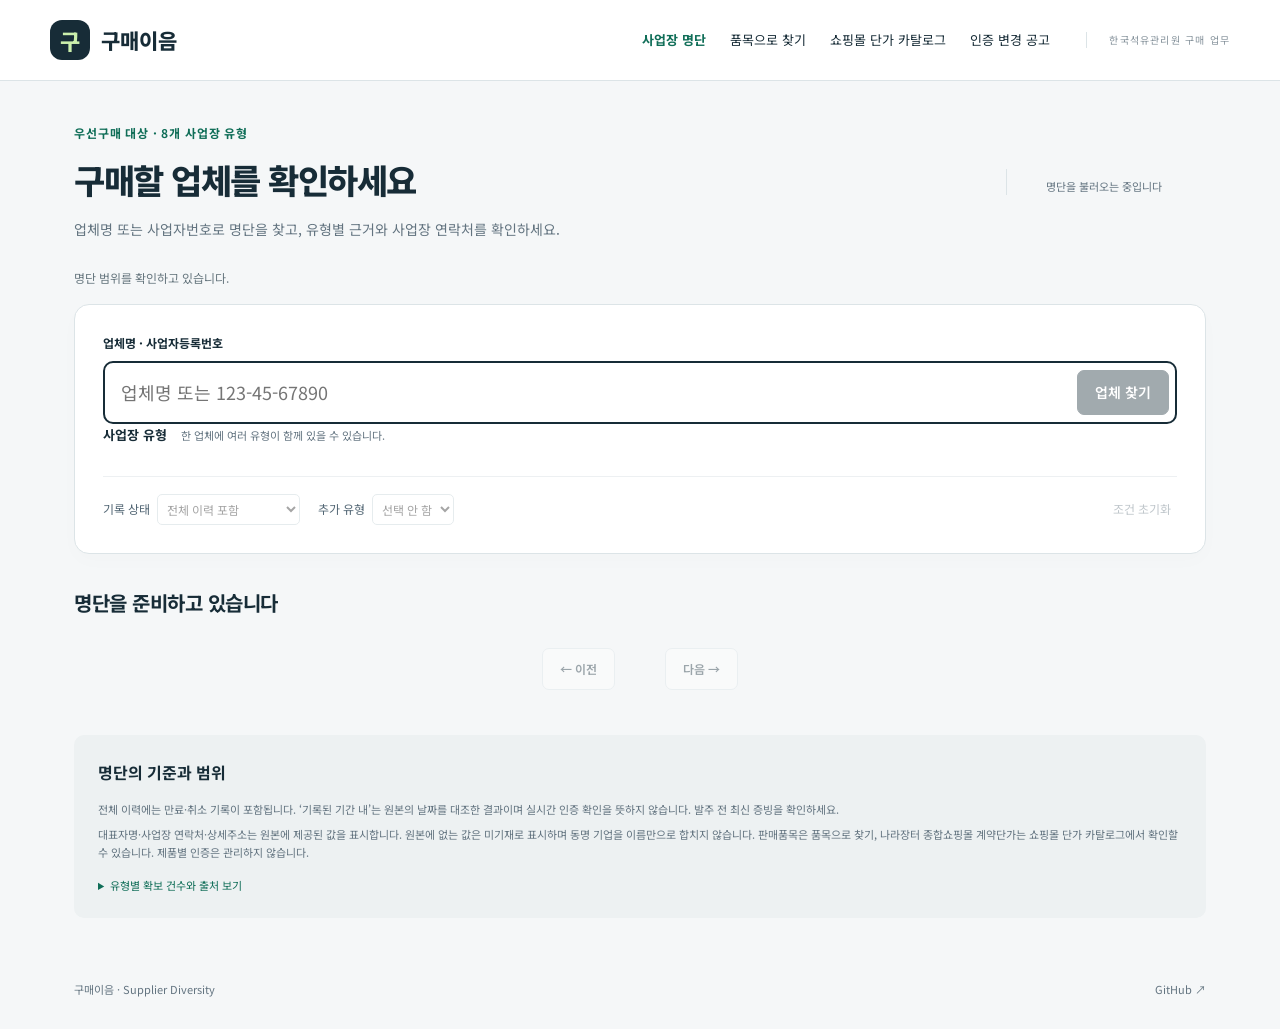
==== site/index.html @ debee223 "merge: supplier_diversity + supplier_diversity_2 → supplierdiversity 두 저장소(공통 조상 dd74eed)를 이력 보존 병합." ====
<!doctype html><html lang="ko"><head><meta charset="utf-8"><meta name="viewport" content="width=device-width,initial-scale=1"><title>구매이음 · 우선구매 사업장 명단</title><link rel="stylesheet" href="./directory.css"><link rel="stylesheet" href="./registry.css"><script src="./registry.js" defer></script></head><body>
<header class="topbar"><a class="brand" href="./"><span class="brand-mark">구</span>구매이음</a><nav><a href="./" aria-current="page">사업장 명단</a><a href="./offers.html">품목으로 찾기</a><a href="./catalog.html">쇼핑몰 단가 카탈로그</a><a href="./cancellations.html">인증 변경 공고</a></nav><span class="version">한국석유관리원 구매 업무</span></header><main>
<section class="intro"><div><p class="eyebrow">우선구매 대상 · 8개 사업장 유형</p><h1>구매할 업체를 확인하세요</h1><p>업체명 또는 사업자번호로 명단을 찾고, 유형별 근거와 사업장 연락처를 확인하세요.</p></div><aside><small id="source-status">명단을 불러오는 중입니다</small></aside></section>
<div id="coverage-note" class="coverage-note" role="status">명단 범위를 확인하고 있습니다.</div><section id="search-section" class="search-panel"><form id="search-form"><label for="search">업체명 · 사업자등록번호</label><div class="search-row"><input id="search" type="search" placeholder="업체명 또는 123-45-67890" autocomplete="off" disabled><button id="search-button" class="primary" disabled>업체 찾기</button></div></form><div class="priority-heading"><strong>사업장 유형</strong><span>한 업체에 여러 유형이 함께 있을 수 있습니다.</span></div><div id="type-tabs" class="type-tabs" role="group" aria-label="사업장 유형"></div><div class="filters"><label>기록 상태 <select id="status" disabled><option value="all">전체 이력 포함</option><option value="period">기록된 기간 내</option><option value="unknown">기간 정보 부족</option><option value="expired">만료·시작 전·확인 필요</option><option value="cancelled">취소·반납 기록</option></select></label><label>추가 유형 <select id="extra" disabled><option value="-1">선택 안 함</option></select></label><button id="reset" class="text-button" disabled>조건 초기화</button></div></section>
<div class="results-toolbar"><div><h2 id="result-title">명단을 준비하고 있습니다</h2><p id="result-context" aria-live="polite"></p></div></div><section id="results" aria-label="사업장 검색 결과"></section><div class="pagination"><button id="prev" class="secondary" disabled>← 이전</button><span id="page-label"></span><button id="next" class="secondary" disabled>다음 →</button></div><section class="method"><h2>명단의 기준과 범위</h2><p>전체 이력에는 만료·취소 기록이 포함됩니다. ‘기록된 기간 내’는 원본의 날짜를 대조한 결과이며 실시간 인증 확인을 뜻하지 않습니다. 발주 전 최신 증빙을 확인하세요.</p><p>대표자명·사업장 연락처·상세주소는 원본에 제공된 값을 표시합니다. 원본에 없는 값은 미기재로 표시하며 동명 기업을 이름만으로 합치지 않습니다. 판매품목은 <a href="./offers.html">품목으로 찾기</a>, 나라장터 종합쇼핑몰 계약단가는 <a href="./catalog.html">쇼핑몰 단가 카탈로그</a>에서 확인할 수 있습니다. 제품별 인증은 관리하지 않습니다.</p><details><summary>유형별 확보 건수와 출처 보기</summary><div id="source-details"></div></details></section></main><footer><span>구매이음 · Supplier Diversity</span><a href="https://github.com/joongyu01/supplierdiversity" target="_blank" rel="noopener">GitHub ↗</a></footer><dialog id="supplier-dialog"><button id="close-dialog" class="dialog-close" aria-label="상세 닫기">×</button><div id="supplier-detail"></div></dialog></body></html>
---- site/directory.css ----
@import url('https://fonts.googleapis.com/css2?family=Noto+Sans+KR:wght@400;500;600;700;800&display=swap');
:root{font-family:'Noto Sans KR',system-ui,sans-serif;color:#172c37;background:#f5f7f8;font-synthesis:none;--ink:#172c37;--muted:#637480;--line:#dce4e7;--green:#106e58}*{box-sizing:border-box}body{margin:0;font-size:14px;line-height:1.65}button,input,select{font:inherit}button,a{touch-action:manipulation}button{cursor:pointer}button:disabled{opacity:.4;cursor:default}a{color:inherit;text-decoration:none}button,input,select,a{outline-offset:4px}a:hover{text-decoration:underline}h1,h2,h3,p{margin:0}.topbar{background:#fff;border-bottom:1px solid var(--line);padding:20px max(24px,calc((100vw - 1180px)/2));display:flex;align-items:center;gap:36px}.brand{display:flex;align-items:center;gap:11px;font-size:21px;font-weight:800;white-space:nowrap}.brand-mark{background:var(--ink);color:#cbefac;border-radius:12px;width:40px;height:40px;display:grid;place-items:center;font-size:22px}.brand small{display:block;font-size:10px;letter-spacing:.07em;color:var(--muted);font-weight:500}.topbar nav{display:flex;gap:24px;margin-left:auto;font-size:13px}.topbar nav span{background:#eaf3ee;color:var(--green);padding:2px 7px;border-radius:6px}.version{font-size:10px;letter-spacing:.12em;color:#84919a;border-left:1px solid var(--line);padding-left:22px}main{max-width:1180px;margin:auto;padding:42px 24px}.intro{display:flex;justify-content:space-between;align-items:center;margin-bottom:27px;gap:24px}.eyebrow{color:var(--green);font-size:12px;font-weight:700;letter-spacing:.07em;margin-bottom:9px}h1{font-size:34px;letter-spacing:-1.5px;font-weight:800}.intro p:not(.eyebrow){color:var(--muted);margin-top:10px}.intro aside{font-size:12px;border-left:1px solid var(--line);padding-left:26px;min-width:200px}.intro aside small{display:block;color:var(--muted);margin:8px 0 0 13px;font-size:11px}.live-dot{display:inline-block;background:#52a077;width:6px;height:6px;border-radius:50%;margin-right:7px}.search-panel{background:white;border:1px solid var(--line);border-radius:15px;padding:28px;box-shadow:0 7px 20px #162b3304}.search-panel form>label{font-size:12px;font-weight:700;display:block;margin-bottom:8px}.search-row{display:flex;border:2px solid var(--ink);border-radius:10px;align-items:center;padding:5px 6px 5px 16px;gap:12px}.search-row>span{font-size:28px}.search-row input{flex:1;min-width:0;border:0;background:none;outline:none;font-size:18px;padding:10px 0}.primary,.secondary{border-radius:7px;font-weight:600;padding:10px 17px;border:1px solid var(--line);background:#fff;color:var(--ink)}.primary{background:var(--ink);color:white;border-color:var(--ink);white-space:nowrap}.primary:hover{background:#285044}.secondary:hover{border-color:var(--green)}.examples{display:flex;flex-wrap:wrap;gap:7px;align-items:center;margin:12px 0 25px;font-size:11px}.examples>span{color:var(--muted);margin-right:3px}.examples button{border:0;background:#f3f5f6;color:#4d626d;padding:4px 10px;border-radius:5px}.examples button:hover{background:#e2ede5}.priority-heading{display:flex;gap:14px;align-items:center;margin-bottom:11px}.priority-heading strong{font-size:13px}.priority-heading span{font-size:11px;color:var(--muted)}.type-tabs{display:grid;grid-template-columns:repeat(5,1fr);gap:9px}.type-tab{border:1px solid var(--line);padding:12px 9px;text-align:left;border-radius:8px;background:white;display:flex;flex-direction:column;gap:6px;font-weight:600;font-size:12px}.type-tab span{font-size:21px;font-weight:700;color:#87979c}.type-tab.active{background:#edf6ef;border-color:#3b8063;color:#125e49}.type-tab.active span{color:#125e49}.filters{display:flex;align-items:center;gap:18px;margin-top:19px;padding-top:17px;border-top:1px solid #edf0f2;font-size:12px}.filters label{display:flex;align-items:center;gap:7px;color:#526674}.filters select{border:1px solid var(--line);border-radius:5px;padding:5px;max-width:165px;background:white}.check input{accent-color:var(--green)}.text-button{border:0;background:none;color:var(--muted);font-size:12px;margin-left:auto}.results-toolbar{display:flex;justify-content:space-between;align-items:center;margin:32px 0 10px}.results-toolbar h2{font-size:20px;letter-spacing:-.5px}.results-toolbar p{font-size:12px;color:var(--muted);margin-top:5px}.coverage-note{font-size:12px;color:#66767e;margin:0 0 16px;max-width:900px}.supplier-card{background:#fff;border:1px solid var(--line);border-radius:10px;padding:22px 24px;margin-bottom:10px;display:grid;grid-template-columns:1fr 180px;gap:20px}.supplier-top{display:flex;align-items:center;gap:10px;flex-wrap:wrap}.supplier-name{font-size:18px;font-weight:700;letter-spacing:-.5px;background:none;border:0;padding:0;text-align:left;color:var(--ink)}.supplier-name:hover{color:var(--green);text-decoration:underline}.region-tag{font-size:11px;color:#73858e}.badges{display:flex;gap:5px;flex-wrap:wrap;margin:9px 0}.badge{font-size:10px;padding:3px 7px;border-radius:4px;background:#eef3f5;color:#365968;font-weight:600}.badge.social{background:#e8f4ed;color:#246349}.badge.severe{background:#edf0fc;color:#4e5d98}.badge.women{background:#fff1e7;color:#8b5a37}.badge.warn{background:#fff1cc;color:#825d16}.description{color:#4a5d68;font-size:13px;line-height:1.85;display:-webkit-box;-webkit-line-clamp:2;-webkit-box-orient:vertical;overflow:hidden}.description mark{background:#ebf7d4;color:inherit;padding:1px 2px}.match-label{font-size:11px;color:var(--green);margin-bottom:3px}.supplier-actions{display:flex;flex-direction:column;gap:9px;justify-content:center;align-items:stretch;border-left:1px solid #edf0f2;padding-left:20px}.supplier-actions small{font-size:10px;text-align:center;color:var(--muted)}.supplier-actions .primary{background:#edf4ef;border-color:#dce9df;color:#21694f}.pagination{display:flex;justify-content:center;gap:25px;align-items:center;margin:24px 0 45px;font-size:12px}.empty{background:white;border:1px dashed #c5d3d8;border-radius:12px;text-align:center;padding:42px 20px;color:var(--muted)}.empty h3{color:var(--ink);font-size:18px;margin-bottom:8px}.empty button{margin-top:15px}.review-section{border-top:1px solid var(--line);padding-top:28px}.section-heading{display:flex;justify-content:space-between;align-items:center;gap:15px}.section-heading h2{font-size:24px}.section-heading p:not(.eyebrow){color:var(--muted);font-size:13px;margin-top:7px}.local-note{font-size:11px;color:var(--muted);margin:10px 0 15px}.review-summary{display:flex;gap:7px;flex-wrap:wrap;margin-bottom:14px}.review-summary span{background:#e9f0ed;border-radius:5px;padding:5px 10px;font-size:12px}.review-row{background:white;padding:16px;border:1px solid var(--line);border-radius:8px;margin-bottom:8px;display:grid;grid-template-columns:1.4fr 1.4fr 1fr 1fr 40px;gap:12px;align-items:center}.review-row input,.review-row select{border:1px solid var(--line);padding:7px;border-radius:5px;width:100%;font-size:12px;background:white}.review-row label{font-size:10px;color:var(--muted)}.review-row strong{display:block;font-size:12px}.remove{border:0;background:none;color:#a25f50;font-size:22px}.method{margin-top:45px;padding:24px;background:#edf1f2;border-radius:10px}.method h2{font-size:16px;margin-bottom:15px}.method>div{display:grid;grid-template-columns:repeat(3,1fr);gap:24px}.method b{font-size:12px}.method p{color:var(--muted);font-size:11px;margin-top:7px}.method details{font-size:11px;margin-top:15px}.method summary{cursor:pointer;color:var(--green)}#source-details{margin-top:10px}footer{max-width:1180px;margin:auto;padding:20px 24px 30px;font-size:11px;display:flex;justify-content:space-between;color:var(--muted)}dialog{border:0;border-radius:14px;max-width:720px;width:calc(100% - 32px);padding:32px;box-shadow:0 15px 80px #162b3344}dialog::backdrop{background:#132b3a80}.dialog-close{position:absolute;right:15px;top:9px;border:0;background:none;font-size:30px;color:var(--muted)}dialog h2{font-size:24px;margin:10px 25px 12px 0}dialog h3{font-size:13px;margin-top:20px}dialog p,dialog li{font-size:13px;color:#4a5d68}dialog a{color:var(--green);text-decoration:underline}dialog table{width:100%;font-size:11px;border-collapse:collapse;margin-top:8px}dialog td,dialog th{border-bottom:1px solid var(--line);padding:9px;text-align:left}#toast{position:fixed;bottom:25px;left:50%;transform:translateX(-50%);background:#172c37;color:white;padding:12px 24px;border-radius:8px;box-shadow:0 4px 20px #0002;z-index:10;font-size:13px}
@media(max-width:760px){.topbar{padding:15px 18px;gap:15px}.topbar nav{gap:12px;font-size:11px}.version,.brand small{display:none}.brand{font-size:18px}.brand-mark{width:32px;height:32px;font-size:18px}main{padding:28px 16px}.intro{display:block}.intro aside{display:none}h1{font-size:28px}.intro p:not(.eyebrow){font-size:12px}.search-panel{padding:18px}.search-row input{font-size:14px}.search-row{gap:7px;padding-left:10px}.search-row .primary{padding:10px}.examples{font-size:10px}.priority-heading{display:block}.priority-heading span{display:block;margin-top:3px}.type-tabs{grid-template-columns:repeat(3,1fr)}.type-tab{font-size:11px}.type-tab span{font-size:18px}.filters{gap:10px;flex-wrap:wrap}.filters select{max-width:125px}.supplier-card{grid-template-columns:1fr;padding:18px;gap:13px}.supplier-actions{border-left:0;border-top:1px solid #edf0f2;padding:12px 0 0;flex-direction:row;align-items:center}.supplier-actions button{flex:1;font-size:12px}.supplier-actions small{display:none}.results-toolbar .secondary{font-size:11px;padding:8px}.results-toolbar h2{font-size:18px}.section-heading{align-items:flex-start}.section-heading .secondary{font-size:10px;white-space:nowrap}.review-row{grid-template-columns:1fr 1fr;position:relative;padding-right:35px}.review-row .remove{position:absolute;right:5px;top:8px}.method>div{grid-template-columns:1fr;gap:15px}dialog{padding:23px}.topbar nav a:first-child{display:none}}
/* Public workplace information remains readable without opening the dialog. */
.contact-line{font-size:13px;color:#51625d;margin:5px 0;overflow-wrap:anywhere}.review-row small{display:block;color:#66756f;margin-top:6px}#source-details table{width:100%;border-collapse:collapse}#source-details td,#source-details th{padding:10px;border-bottom:1px solid #dde5e1;text-align:left}dialog table{width:100%;table-layout:fixed}dialog th{width:100px}dialog td{overflow-wrap:anywhere}

.type-tabs{grid-template-columns:repeat(3,minmax(0,1fr))}.type-tab{min-width:0;word-break:keep-all}.type-tab span{font-size:18px}

.topbar nav a[aria-current="page"]{color:var(--green);font-weight:700}@media(max-width:760px){.topbar{flex-wrap:wrap}.topbar nav{flex-wrap:wrap;gap:6px 12px;margin-left:0}.topbar nav a:first-child{display:inline}}
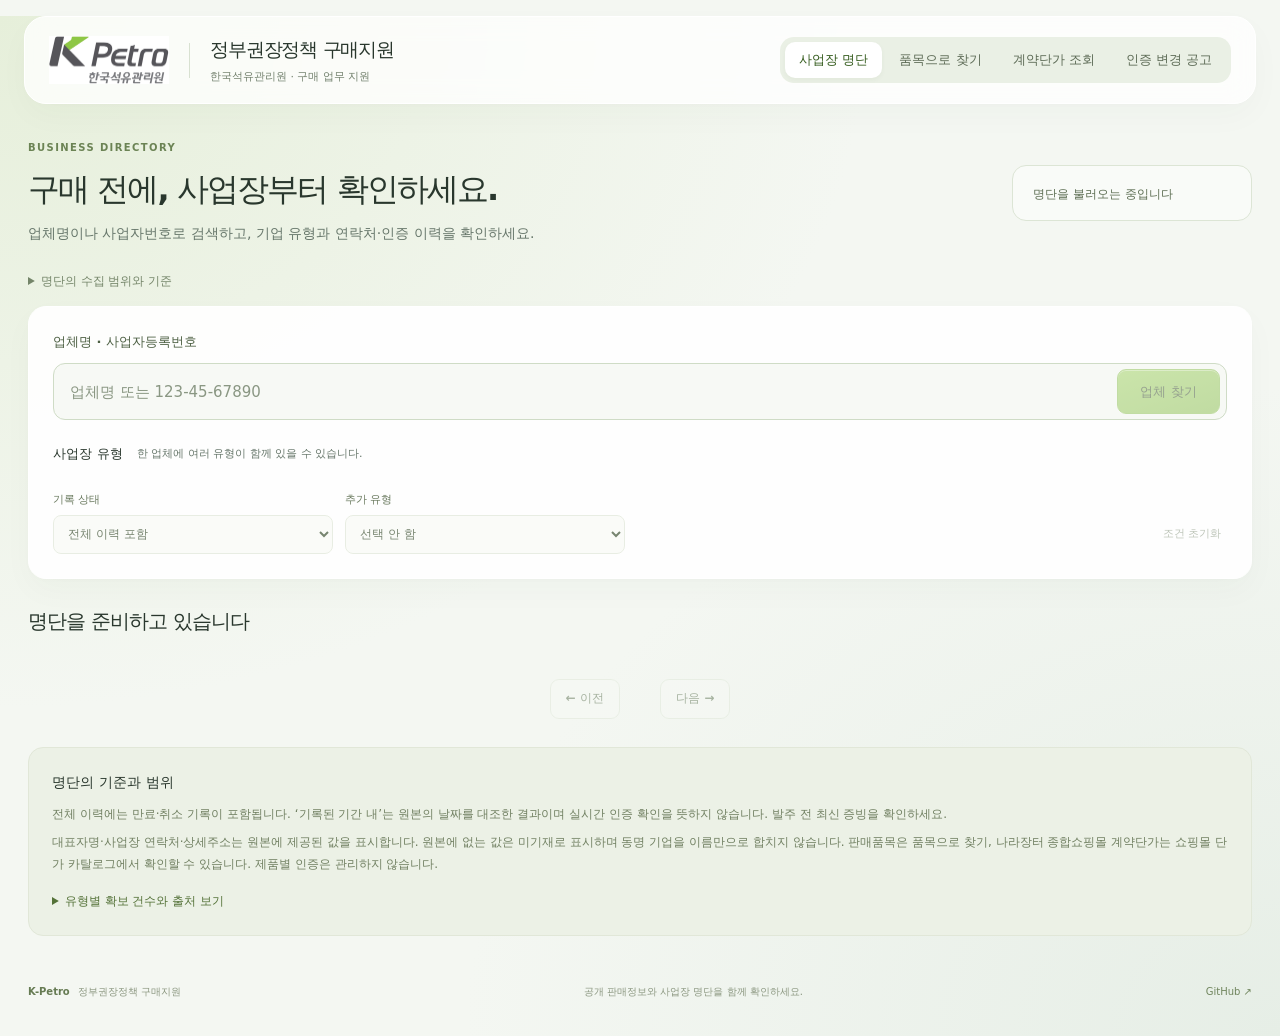
==== commit c0f93b17: "Redesign purchasing portal with K-Petro branding and restore entry points" ====
--- a/site/index.html
+++ b/site/index.html
@@ -1,5 +1,5 @@
-<!doctype html><html lang="ko"><head><meta charset="utf-8"><meta name="viewport" content="width=device-width,initial-scale=1"><title>구매이음 · 우선구매 사업장 명단</title><link rel="stylesheet" href="./directory.css"><link rel="stylesheet" href="./registry.css"><script src="./registry.js" defer></script></head><body>
-<header class="topbar"><a class="brand" href="./"><span class="brand-mark">구</span>구매이음</a><nav><a href="./" aria-current="page">사업장 명단</a><a href="./offers.html">품목으로 찾기</a><a href="./catalog.html">쇼핑몰 단가 카탈로그</a><a href="./cancellations.html">인증 변경 공고</a></nav><span class="version">한국석유관리원 구매 업무</span></header><main>
-<section class="intro"><div><p class="eyebrow">우선구매 대상 · 8개 사업장 유형</p><h1>구매할 업체를 확인하세요</h1><p>업체명 또는 사업자번호로 명단을 찾고, 유형별 근거와 사업장 연락처를 확인하세요.</p></div><aside><small id="source-status">명단을 불러오는 중입니다</small></aside></section>
-<div id="coverage-note" class="coverage-note" role="status">명단 범위를 확인하고 있습니다.</div><section id="search-section" class="search-panel"><form id="search-form"><label for="search">업체명 · 사업자등록번호</label><div class="search-row"><input id="search" type="search" placeholder="업체명 또는 123-45-67890" autocomplete="off" disabled><button id="search-button" class="primary" disabled>업체 찾기</button></div></form><div class="priority-heading"><strong>사업장 유형</strong><span>한 업체에 여러 유형이 함께 있을 수 있습니다.</span></div><div id="type-tabs" class="type-tabs" role="group" aria-label="사업장 유형"></div><div class="filters"><label>기록 상태 <select id="status" disabled><option value="all">전체 이력 포함</option><option value="period">기록된 기간 내</option><option value="unknown">기간 정보 부족</option><option value="expired">만료·시작 전·확인 필요</option><option value="cancelled">취소·반납 기록</option></select></label><label>추가 유형 <select id="extra" disabled><option value="-1">선택 안 함</option></select></label><button id="reset" class="text-button" disabled>조건 초기화</button></div></section>
-<div class="results-toolbar"><div><h2 id="result-title">명단을 준비하고 있습니다</h2><p id="result-context" aria-live="polite"></p></div></div><section id="results" aria-label="사업장 검색 결과"></section><div class="pagination"><button id="prev" class="secondary" disabled>← 이전</button><span id="page-label"></span><button id="next" class="secondary" disabled>다음 →</button></div><section class="method"><h2>명단의 기준과 범위</h2><p>전체 이력에는 만료·취소 기록이 포함됩니다. ‘기록된 기간 내’는 원본의 날짜를 대조한 결과이며 실시간 인증 확인을 뜻하지 않습니다. 발주 전 최신 증빙을 확인하세요.</p><p>대표자명·사업장 연락처·상세주소는 원본에 제공된 값을 표시합니다. 원본에 없는 값은 미기재로 표시하며 동명 기업을 이름만으로 합치지 않습니다. 판매품목은 <a href="./offers.html">품목으로 찾기</a>, 나라장터 종합쇼핑몰 계약단가는 <a href="./catalog.html">쇼핑몰 단가 카탈로그</a>에서 확인할 수 있습니다. 제품별 인증은 관리하지 않습니다.</p><details><summary>유형별 확보 건수와 출처 보기</summary><div id="source-details"></div></details></section></main><footer><span>구매이음 · Supplier Diversity</span><a href="https://github.com/joongyu01/supplierdiversity" target="_blank" rel="noopener">GitHub ↗</a></footer><dialog id="supplier-dialog"><button id="close-dialog" class="dialog-close" aria-label="상세 닫기">×</button><div id="supplier-detail"></div></dialog></body></html>
+<!doctype html><html lang="ko"><head><meta charset="utf-8"><meta name="viewport" content="width=device-width,initial-scale=1"><title>K-Petro 정부권장정책 구매지원 · 사업장 명단</title><link rel="stylesheet" href="./directory.css"><link rel="stylesheet" href="./registry.css"><script src="./registry.js" defer></script><link rel="stylesheet" href="./portal.css"><link rel="icon" href="./assets/kpetro-logo.png"></head><body class="page-index">
+<a class="skip-link" href="#main-content">본문 바로가기</a><header class="topbar portal-topbar"><a class="portal-brand" href="./" aria-label="K-Petro 정부권장정책 구매지원 홈"><img src="./assets/kpetro-logo.png" alt="K-Petro 한국석유관리원" width="128" height="52"><span class="brand-divider"></span><span class="portal-brand-copy"><strong>정부권장정책 구매지원</strong><small>한국석유관리원 · 구매 업무 지원</small></span></a><nav aria-label="주 메뉴"><a href="./" aria-current="page">사업장 명단</a><a href="./offers.html">품목으로 찾기</a><a href="./catalog.html">계약단가 조회</a><a href="./cancellations.html">인증 변경 공고</a></nav></header><main id="main-content">
+<section class="intro"><div><p class="eyebrow">BUSINESS DIRECTORY</p><h1>구매 전에, 사업장부터 확인하세요.</h1><p>업체명이나 사업자번호로 검색하고, 기업 유형과 연락처·인증 이력을 확인하세요.</p></div><aside><small id="source-status">명단을 불러오는 중입니다</small></aside></section>
+<details class="coverage-disclosure"><summary>명단의 수집 범위와 기준</summary><div id="coverage-note" class="coverage-note" role="status">명단 범위를 확인하고 있습니다.</div></details><section id="search-section" class="search-panel"><form id="search-form"><label for="search">업체명 · 사업자등록번호</label><div class="search-row"><input id="search" type="search" placeholder="업체명 또는 123-45-67890" autocomplete="off" disabled><button id="search-button" class="primary" disabled>업체 찾기</button></div></form><div class="priority-heading"><strong>사업장 유형</strong><span>한 업체에 여러 유형이 함께 있을 수 있습니다.</span></div><div id="type-tabs" class="type-tabs" role="group" aria-label="사업장 유형"></div><div class="filters"><label>기록 상태 <select id="status" disabled><option value="all">전체 이력 포함</option><option value="period">기록된 기간 내</option><option value="unknown">기간 정보 부족</option><option value="expired">만료·시작 전·확인 필요</option><option value="cancelled">취소·반납 기록</option></select></label><label>추가 유형 <select id="extra" disabled><option value="-1">선택 안 함</option></select></label><button id="reset" class="text-button" disabled>조건 초기화</button></div></section>
+<div class="results-toolbar"><div><h2 id="result-title">명단을 준비하고 있습니다</h2><p id="result-context" aria-live="polite"></p></div></div><section id="results" aria-label="사업장 검색 결과"></section><div class="pagination"><button id="prev" class="secondary" disabled>← 이전</button><span id="page-label"></span><button id="next" class="secondary" disabled>다음 →</button></div><section class="method"><h2>명단의 기준과 범위</h2><p>전체 이력에는 만료·취소 기록이 포함됩니다. ‘기록된 기간 내’는 원본의 날짜를 대조한 결과이며 실시간 인증 확인을 뜻하지 않습니다. 발주 전 최신 증빙을 확인하세요.</p><p>대표자명·사업장 연락처·상세주소는 원본에 제공된 값을 표시합니다. 원본에 없는 값은 미기재로 표시하며 동명 기업을 이름만으로 합치지 않습니다. 판매품목은 <a href="./offers.html">품목으로 찾기</a>, 나라장터 종합쇼핑몰 계약단가는 <a href="./catalog.html">쇼핑몰 단가 카탈로그</a>에서 확인할 수 있습니다. 제품별 인증은 관리하지 않습니다.</p><details><summary>유형별 확보 건수와 출처 보기</summary><div id="source-details"></div></details></section></main><footer class="portal-footer"><span><strong>K-Petro</strong> 정부권장정책 구매지원</span><span>공개 판매정보와 사업장 명단을 함께 확인하세요.</span><a href="https://github.com/joongyu01/supplierdiversity" target="_blank" rel="noopener">GitHub ↗</a></footer><dialog id="supplier-dialog"><button id="close-dialog" class="dialog-close" aria-label="상세 닫기">×</button><div id="supplier-detail"></div></dialog></body></html>
--- a/site/portal.css
+++ b/site/portal.css
@@ -0,0 +1,1397 @@
+/* K-Petro purchasing portal. CI and soft glass treatment shared with good-station-board.
+   Keep this presentation layer separate from collectors and generated datasets. */
+:root {
+  --ink:#29372d;
+  --muted:#67776b;
+  --ink-soft:#67776b;
+  --green:#477625;
+  --green-dark:#365c1b;
+  --line:#e0e7dd;
+  --paper:#f4f7f2;
+  --ci-green:#8dc63f;
+  --shadow:0 2px 5px #23392d03,0 12px 32px #23392d07;
+  color:var(--ink);
+  background:var(--paper);
+  font-family:-apple-system,BlinkMacSystemFont,'Apple SD Gothic Neo','Segoe UI','Malgun Gothic',system-ui,sans-serif;
+}
+body {
+  margin:0;
+  color:var(--ink);
+  background:radial-gradient(ellipse at 0 0,#e6efda 0,transparent 48%),radial-gradient(ellipse at 100% 100%,#e6eee6 0,transparent 45%),var(--paper);
+  font-family:inherit;
+  font-size:14px;
+  line-height:1.65;
+  min-height:100vh;
+  -webkit-font-smoothing:antialiased;
+}
+* {
+  box-sizing:border-box;
+}
+button,input,select {
+  font:inherit;
+}
+button,a {
+  touch-action:manipulation;
+}
+a {
+  color:inherit;
+}
+button:disabled {
+  cursor:default;
+  opacity:.45;
+}
+button:focus-visible,a:focus-visible,summary:focus-visible,input:focus-visible,select:focus-visible {
+  outline:3px solid #69923a;
+  outline-offset:3px;
+}
+input,select {
+  accent-color:#639532;
+}
+h1,h2,h3 {
+  color:var(--ink);
+}
+[hidden] {
+  display:none!important;
+}
+.skip-link {
+  position:fixed;
+  top:-80px;
+  left:20px;
+  padding:12px 20px;
+  background:#fff;
+  z-index:1000;
+}
+.skip-link:focus {
+  top:10px;
+}
+.portal-topbar {
+  max-width:1440px;
+  margin:16px auto 0;
+  padding:17px 24px;
+  min-height:86px;
+  display:flex;
+  align-items:center;
+  gap:22px;
+  border:1px solid #fff;
+  border-radius:22px;
+  background:#ffffffc4;
+  box-shadow:var(--shadow);
+  backdrop-filter:blur(14px);
+  -webkit-backdrop-filter:blur(14px);
+  position:relative;
+  z-index:5;
+}
+.portal-brand {
+  display:flex;
+  gap:20px;
+  align-items:center;
+  text-decoration:none!important;
+  flex-shrink:0;
+}
+.portal-brand img {
+  width:120px;
+  height:auto;
+  display:block;
+  mix-blend-mode:multiply;
+}
+.brand-divider {
+  height:35px;
+  width:1px;
+  background:#d8e1d1;
+}
+.portal-brand-copy {
+  display:grid;
+  gap:3px;
+}
+.portal-brand-copy strong {
+  font-size:19px;
+  letter-spacing:-.06em;
+  font-weight:700;
+  white-space:nowrap;
+}
+.portal-brand-copy small {
+  font-size:11px;
+  color:#72806d;
+  font-weight:400;
+  letter-spacing:0;
+}
+.portal-topbar nav {
+  display:flex;
+  align-items:center;
+  gap:3px;
+  margin-left:auto;
+  background:#eaf0e5;
+  padding:5px;
+  border-radius:14px;
+  font-size:13px;
+  flex-wrap:nowrap;
+}
+.portal-topbar nav a {
+  padding:9px 14px;
+  border-radius:10px;
+  white-space:nowrap;
+  text-decoration:none;
+  line-height:1.4;
+  display:block!important;
+  color:#5d6b56;
+  font-weight:500;
+}
+.portal-topbar nav a:hover {
+  background:#ffffffb0;
+  color:#324b22;
+}
+.portal-topbar nav a[aria-current=page] {
+  background:#fff;
+  box-shadow:0 2px 5px #263c1a0b;
+  color:#355c1e;
+  font-weight:700;
+}
+main {
+  max-width:1360px;
+  margin:0 auto;
+  padding:36px 28px 24px;
+}
+.intro {
+  display:flex;
+  align-items:center;
+  justify-content:space-between;
+  gap:25px;
+  margin:0 0 26px;
+}
+.eyebrow {
+  font-size:10px;
+  letter-spacing:.14em;
+  color:#6b8354;
+  font-weight:700;
+  margin:0 0 10px;
+}
+h1 {
+  font-size:32px;
+  font-weight:700;
+  line-height:1.4;
+  letter-spacing:-.06em;
+  margin:0;
+}
+.intro p:not(.eyebrow) {
+  font-size:14px;
+  color:var(--muted);
+  margin-top:10px;
+  line-height:1.7;
+}
+.intro aside {
+  padding:15px 20px;
+  border:1px solid #dce5d5;
+  border-radius:14px;
+  min-width:240px;
+  background:#ffffff6b;
+}
+.intro aside small {
+  margin:4px 0 0;
+  font-size:12px;
+  color:#5d6e53;
+}
+.summary-label {
+  display:flex;
+  align-items:center;
+  gap:7px;
+  font-size:11px;
+  color:#69795f;
+}
+.summary-label i {
+  width:6px;
+  height:6px;
+  background:#79b438;
+  border-radius:50%;
+}
+.mobile-break {
+  display:none;
+}
+.search-panel,.filter-panel,.category-sidebar {
+  background:#ffffffef;
+  border:1px solid #fff;
+  border-radius:18px;
+  box-shadow:var(--shadow);
+}
+.search-panel {
+  padding:24px;
+}
+.search-row {
+  padding:5px 6px 5px 16px;
+  border:1px solid #cfdcc6;
+  border-radius:12px;
+  background:#f7f9f5;
+  gap:12px;
+}
+.search-row:focus-within {
+  border-color:#81a455;
+  box-shadow:0 0 0 3px #8dc63f17;
+  background:#fff;
+}
+.search-row svg {
+  color:#7e8e73;
+  flex-shrink:0;
+}
+.search-row input {
+  font-size:15px;
+  line-height:1.6;
+  padding:9px 0;
+  color:var(--ink);
+  outline:none;
+}
+.search-row input::placeholder {
+  color:#8a9783;
+}
+.search-panel form>label {
+  font-size:13px;
+  color:#4d6043;
+  margin-bottom:10px;
+}
+.primary {
+  background:linear-gradient(160deg,#96cd51,#80b93f);
+  border:1px solid #82b942;
+  color:#233916;
+  box-shadow:inset 0 1px #ffffff65;
+  border-radius:9px;
+  font-size:13px;
+  font-weight:700;
+  padding:11px 22px;
+}
+.primary:hover {
+  background:#8ec346;
+  color:#233916;
+}
+.primary span {
+  margin-left:18px;
+}
+.secondary {
+  border:1px solid #dce5d5;
+  border-radius:9px;
+  color:#4c6340;
+  background:#f8faf6;
+  padding:9px 15px;
+  font-size:12px;
+}
+.secondary:hover {
+  background:#eef5e8;
+  border-color:#b4cb9d;
+}
+.quick-search {
+  margin:12px 0 0;
+  gap:7px;
+  align-items:center;
+}
+.quick-search>span {
+  font-size:11px;
+  color:#7d8d72;
+  margin-right:5px;
+}
+.quick-search button {
+  padding:4px 11px;
+  font-size:11px;
+  min-height:29px;
+  border-color:#e5ecdf;
+  color:#688054;
+  background:#fafcf8;
+}
+.quick-search button:hover {
+  background:#edf5e5;
+}
+.offer-main-search {
+  margin-bottom:22px;
+}
+.offer-workspace {
+  display:grid;
+  grid-template-columns:285px minmax(0,1fr);
+  gap:22px;
+  align-items:start;
+}
+.offer-content {
+  min-width:0;
+}
+.category-sidebar {
+  position:sticky;
+  top:16px;
+  padding:18px;
+}
+.category-browser>summary {
+  display:flex;
+  align-items:center;
+  justify-content:space-between;
+  gap:10px;
+  cursor:pointer;
+  padding:2px 0 13px;
+  font-size:15px;
+  font-weight:700;
+  list-style:none;
+}
+.category-browser>summary::-webkit-details-marker {
+  display:none;
+}
+.category-browser>summary small {
+  font-size:10px;
+  font-weight:400;
+  color:#7f8c77;
+}
+.category-browser>summary::after {
+  content:'−';
+  color:#90a47f;
+  font-size:18px;
+}
+.category-browser:not([open])>summary::after {
+  content:'+';
+}
+.category-picker {
+  padding:0;
+  margin:0;
+  border:0;
+  max-height:calc(100vh - 135px);
+  overflow-y:auto;
+  scrollbar-width:thin;
+  scrollbar-color:#d0dcc5 transparent;
+}
+.category-search-label {
+  position:absolute;
+  width:1px;
+  height:1px;
+  padding:0;
+  overflow:hidden;
+  clip-path:inset(50%);
+}
+#category-search {
+  font-size:12px;
+  margin-bottom:13px;
+  padding:10px 11px;
+  min-height:39px;
+  border:1px solid #e1e8da;
+  border-radius:9px;
+  background:#f6f9f3;
+}
+.category-buttons {
+  display:grid;
+  grid-template-columns:1fr;
+  gap:3px;
+}
+.category-buttons button {
+  display:flex;
+  align-items:center;
+  justify-content:space-between;
+  padding:10px 12px;
+  min-height:39px;
+  font-size:12px;
+  color:#56694a;
+  border:1px solid transparent;
+  border-radius:9px;
+  background:transparent;
+  font-weight:500;
+}
+.category-buttons button::after {
+  content:'›';
+  font-size:17px;
+  font-weight:400;
+  color:#8da17c;
+}
+.category-buttons button:hover {
+  background:#f1f6ec;
+}
+.category-buttons button[aria-pressed=true] {
+  background:#eaf4dc;
+  border-color:#d5e6bc;
+  color:#365f1e;
+  font-weight:700;
+}
+.category-buttons button[aria-pressed=true]::after {
+  color:#6b9a34;
+}
+.subcategory-section {
+  padding:12px;
+  margin-top:14px;
+  background:#f6f8f2;
+  border:1px solid #e4ebdc;
+  border-radius:11px;
+}
+.subcategory-section h3 {
+  font-size:11px;
+  line-height:1.7;
+  color:#6b7a5e;
+  margin-bottom:7px;
+}
+.subcategory-section .category-buttons button {
+  font-size:11px;
+  padding:7px;
+  min-height:34px;
+  background:#fff;
+}
+.category-picker p {
+  font-size:12px;
+  color:#68765c;
+}
+.filter-panel {
+  padding:19px 22px;
+}
+.filter-heading {
+  display:flex;
+  align-items:center;
+  justify-content:space-between;
+}
+.filter-heading h2 {
+  font-size:14px;
+  letter-spacing:-.03em;
+}
+.text-button {
+  font-size:11px;
+  color:#728267;
+  white-space:nowrap;
+}
+.filters {
+  display:flex;
+  flex-wrap:wrap;
+  gap:12px;
+  border:0;
+  margin-top:14px;
+  padding:0;
+  align-items:flex-end;
+}
+.filters label {
+  font-size:11px;
+  color:#6b7b60;
+  display:flex;
+  flex-direction:column;
+  align-items:flex-start;
+  gap:6px;
+  flex:1 1 140px;
+  min-width:0;
+}
+.filters input:not([type=checkbox]),.filters select {
+  border:1px solid #e0e7d8;
+  border-radius:8px;
+  padding:9px 10px;
+  background:#f9fbf6;
+  color:#3f5235;
+  width:100%;
+  max-width:100%;
+  min-height:39px;
+  font-size:12px;
+}
+.filters label.check {
+  flex-direction:row;
+  align-items:center;
+  flex-grow:0;
+  flex-basis:auto;
+  min-height:39px;
+}
+.filters input[type=checkbox] {
+  width:15px;
+}
+.pending-choice {
+  margin-top:13px;
+  font-size:11px;
+  color:#78856e;
+  gap:7px;
+}
+.pending-choice input {
+  width:14px;
+  height:14px;
+}
+.results-toolbar {
+  margin:26px 0 10px;
+  gap:12px;
+}
+.results-toolbar .eyebrow {
+  font-size:9px;
+  letter-spacing:.14em;
+  margin:0 0 4px;
+  color:#859676;
+}
+.results-toolbar h2 {
+  font-size:20px;
+  letter-spacing:-.05em;
+  font-weight:700;
+}
+.results-toolbar p {
+  font-size:11px;
+  line-height:1.6;
+  color:#76866a;
+}
+.catalog-shortcut {
+  font-size:11px;
+  white-space:nowrap;
+  padding:8px 11px;
+  border-radius:8px;
+  background:#eaf0e3;
+  color:#5b7446;
+}
+.selection-note {
+  font-size:11px;
+  line-height:1.65;
+  margin:0 0 16px;
+  color:#77846d;
+}
+.active-filters {
+  display:flex;
+  gap:6px;
+  flex-wrap:wrap;
+  margin-bottom:10px;
+}
+.active-filters:empty {
+  display:none;
+}
+.active-filters button {
+  border:1px solid #d8e6c9;
+  background:#f0f6e9;
+  color:#4b6d32;
+  font-size:11px;
+  border-radius:20px;
+  padding:5px 10px;
+  cursor:pointer;
+}
+.active-filters button span {
+  margin-left:9px;
+  color:#7a9366;
+}
+.supplier-card {
+  border:1px solid #e6ecdf;
+  border-radius:16px;
+  padding:23px;
+  margin-bottom:13px;
+  box-shadow:0 3px 14px #27391f03;
+  gap:16px;
+}
+.supplier-card:hover {
+  border-color:#c8d9b7;
+}
+.offer-card h3,.supplier-name {
+  font-size:18px;
+  letter-spacing:-.045em;
+  font-weight:700;
+  line-height:1.5;
+}
+.status-badge {
+  font-size:10px;
+  border-radius:5px;
+  padding:3px 7px;
+  line-height:1.8;
+}
+.status-badge.period {
+  background:#eff5e8;
+  color:#587238;
+}
+.status-badge.unknown {
+  background:#f0f2ef;
+  color:#75806d;
+}
+.status-badge.expired,.status-badge.cancelled {
+  background:#fff2e4;
+  color:#95612e;
+}
+.source-note {
+  font-size:11px;
+  color:#8b9585;
+  margin:7px 0 15px;
+}
+.source-note a {
+  color:#657d51;
+  text-decoration:underline;
+  text-underline-offset:3px;
+}
+.offer-list {
+  list-style:none;
+  padding:0;
+  margin:14px 0 4px;
+  background:#f8faf5;
+  border:1px solid #eaf0e3;
+  border-radius:11px;
+  overflow:hidden;
+}
+.offer-list li {
+  padding:11px 14px;
+  margin:0;
+  border-bottom:1px solid #e7eddf;
+  font-size:13px;
+  line-height:1.6;
+  overflow-wrap:anywhere;
+}
+.offer-list li:last-child {
+  border:0;
+}
+.offer-list a {
+  color:#405731;
+  text-decoration:none;
+  font-weight:500;
+}
+.offer-list a:hover {
+  text-decoration:underline;
+}
+.offer-list small {
+  font-size:10px;
+  color:#849076;
+  margin-top:3px;
+}
+.offer-card details>summary {
+  font-size:12px;
+  color:#637b4c;
+  padding:12px 0 3px;
+}
+.offer-contact {
+  font-size:12px;
+  color:#596c4d;
+  border-top:1px solid #edf0e7;
+  padding-top:12px;
+}
+.offer-empty,.empty {
+  background:#fff;
+  border:1px dashed #c8d7b9;
+  color:#687a59;
+  border-radius:16px;
+  padding:40px 28px;
+  font-size:13px;
+  line-height:1.9;
+}
+.supplier-actions {
+  border-color:#ecf0e5;
+}
+.contact-line {
+  font-size:12px;
+  color:#7c8a72;
+}
+.pagination {
+  gap:20px;
+  margin:26px 0 10px;
+  color:#7e8d73;
+  font-size:11px;
+}
+.method {
+  border:1px solid #e1e7d8;
+  border-radius:15px;
+  background:#ecf1e6;
+  margin-top:30px;
+  padding:23px;
+  box-shadow:none;
+}
+.method h2 {
+  font-size:14px;
+  margin-bottom:10px;
+}
+.method p,.method details {
+  font-size:12px;
+  line-height:1.8;
+  color:#718062;
+}
+.method summary {
+  font-size:12px;
+  color:#547238;
+}
+.method #source-details {
+  overflow:auto;
+}
+.coverage-note {
+  font-size:12px;
+  color:#7e8c72;
+}
+.portal-footer {
+  max-width:1360px;
+  display:flex;
+  justify-content:space-between;
+  gap:16px;
+  padding:24px 28px 35px;
+  margin:auto;
+  color:#8b9780;
+  font-size:10px;
+}
+.portal-footer strong {
+  color:#667b53;
+  font-weight:700;
+  margin-right:5px;
+}
+.portal-footer a {
+  color:#70855d;
+}
+/* Directory */
+.coverage-disclosure {
+  font-size:12px;
+  color:#748569;
+  margin:0 0 15px;
+}
+.coverage-disclosure summary {
+  cursor:pointer;
+}
+.coverage-disclosure .coverage-note {
+  margin:10px 0;
+  padding:14px;
+  border-radius:10px;
+  background:#edf2e7;
+}
+.priority-heading {
+  margin:23px 0 12px;
+}
+.type-tabs {
+  grid-template-columns:repeat(5,minmax(0,1fr));
+  gap:8px;
+}
+.type-tab {
+  background:#f9fbf6;
+  border:1px solid #e6ecde;
+  border-radius:11px;
+  font-size:12px;
+  color:#5d7250;
+  padding:13px;
+  gap:7px;
+}
+.type-tab span {
+  font-size:20px;
+  color:#8f9e81;
+  font-weight:600;
+}
+.type-tab.active {
+  background:#eff6e5;
+  border-color:#accc82;
+  color:#426922;
+}
+.type-tab.active span {
+  color:#60843d;
+}
+.page-index #results {
+  display:grid;
+  grid-template-columns:repeat(2,minmax(0,1fr));
+  gap:12px;
+}
+.page-index .supplier-card {
+  grid-template-columns:1fr;
+  margin:0;
+  min-width:0;
+}
+.page-index .supplier-actions {
+  border:0;
+  padding:0;
+  align-items:start;
+}
+.page-index .supplier-actions button {
+  font-size:11px;
+}
+.page-index .supplier-name {
+  font-size:16px;
+}
+.page-index .filters {
+  align-items:flex-end;
+}
+.page-index .filters label {
+  max-width:280px;
+}
+.page-index .filters .text-button {
+  margin-bottom:10px;
+}
+.page-index .intro aside small {
+  max-width:245px;
+}
+.page-index .method {
+  margin-top:28px;
+}
+dialog {
+  border-radius:20px;
+  border:1px solid #fff;
+  padding:30px;
+  box-shadow:0 25px 90px #24392033;
+  background:#fcfdf9;
+}
+dialog::backdrop {
+  background:#2234196b;
+  backdrop-filter:blur(3px);
+}
+/* Catalog */
+.page-catalog .hero {
+  display:block;
+  padding:0;
+  margin:0 0 22px;
+}
+.page-catalog .hero h1 {
+  font-size:32px;
+  letter-spacing:-.06em;
+  line-height:1.4;
+}
+.page-catalog .hero p {
+  font-size:14px;
+  line-height:1.8;
+  color:var(--muted);
+  margin:10px 0 18px;
+  max-width:none;
+}
+.page-catalog .hero .primary {
+  display:inline-block;
+  padding:8px 14px;
+  font-size:12px;
+}
+.page-catalog .secondary-link {
+  background:#fff;
+  border:1px solid #dbe6cf;
+  color:#657e4c;
+  box-shadow:none;
+}
+.page-catalog .stats {
+  gap:12px;
+  margin:20px 0;
+}
+.page-catalog .stats article {
+  border:1px solid #fff;
+  border-radius:15px;
+  box-shadow:var(--shadow);
+  padding:18px 22px;
+  background:#ffffffbd;
+}
+.page-catalog .stats strong {
+  font-size:27px;
+  color:#42632b;
+}
+.page-catalog .stats .date {
+  font-size:22px;
+}
+.page-catalog .stats small,.page-catalog .stats span {
+  font-size:11px;
+  color:#7b8b6f;
+}
+.page-catalog .banner-notice {
+  background:#edf2e8;
+  border-color:#dbe6cf;
+  border-radius:12px;
+  padding:16px 20px;
+  margin:0 0 25px;
+}
+.page-catalog .notice-text strong {
+  font-size:12px;
+  color:#60764a;
+}
+.page-catalog .notice-text p {
+  font-size:11px;
+  line-height:1.8;
+  color:#79866e;
+}
+.page-catalog .explore {
+  border:1px solid #fff;
+  border-radius:18px;
+  box-shadow:var(--shadow);
+  padding:25px;
+  margin:25px 0;
+  background:#ffffffdd;
+}
+.page-catalog .section-heading h2 {
+  font-size:21px;
+  letter-spacing:-.04em;
+}
+.page-catalog .section-heading .text-muted {
+  font-size:11px;
+  max-width:480px;
+}
+.page-catalog .category-grid {
+  grid-template-columns:repeat(4,minmax(0,1fr));
+  gap:10px;
+}
+.page-catalog .category-card {
+  border:1px solid #e1e9d7;
+  border-radius:12px;
+  padding:16px;
+  background:#fafcf7;
+  min-height:140px;
+  box-shadow:none;
+}
+.page-catalog .category-card:hover {
+  background:#f1f7e8;
+  border-color:#b0cb8e;
+  transform:none;
+}
+.page-catalog .category-card.active {
+  border-color:#9fbf75;
+  background:#edf6df;
+  box-shadow:inset 0 0 0 1px #9fbf75;
+}
+.page-catalog .category-card strong {
+  font-size:15px;
+  color:#405d2b;
+}
+.page-catalog .category-count {
+  font-size:11px;
+}
+.page-catalog .category-count b {
+  color:#658f3c;
+}
+.page-catalog .mini-tag {
+  font-size:9px;
+  background:#edf3e5;
+  color:#71865c;
+  border:0;
+}
+.page-catalog .product-card,.page-catalog .facility-card {
+  border:1px solid #e4ebda;
+  box-shadow:none;
+  border-radius:13px;
+}
+.page-catalog .filters {
+  border:1px solid #e7eddf;
+  background:#f8faf5;
+  border-radius:12px;
+  padding:14px;
+  gap:12px;
+}
+.page-catalog .filters label.search {
+  flex-basis:260px;
+}
+.page-catalog .result-head {
+  font-size:11px;
+  color:#7a8a6d;
+}
+.page-catalog .method .steps {
+  gap:20px;
+}
+.page-catalog .method h3 {
+  font-size:13px;
+}
+.page-catalog .source {
+  background:transparent;
+  border-color:#dce5d3;
+  border-radius:12px;
+}
+.page-catalog .source p {
+  font-size:11px;
+  color:#718465;
+}
+.page-catalog .source h3 {
+  font-size:13px;
+}
+.page-catalog .source a {
+  font-size:11px;
+}
+.page-catalog .portal-topbar {
+  max-width:1440px;
+}
+/* Notices */
+.notice-info {
+  padding:18px 22px;
+  border:1px solid #dce6d2;
+  background:#eef4e7;
+  border-radius:13px;
+  margin-bottom:20px;
+  font-size:12px;
+  color:#6c8059;
+}
+.notice-info strong {
+  color:#506b39;
+}
+.notice-info p {
+  margin-top:5px;
+}
+.page-cancellations .filters {
+  margin:0;
+}
+.page-cancellations .filters .notice-query {
+  flex:3;
+}
+.page-cancellations #notices article {
+  padding:24px;
+  border:1px solid #e2e9d9;
+  border-radius:15px;
+  background:#fff;
+  margin-bottom:12px;
+}
+.page-cancellations #notices h2 {
+  font-size:17px;
+  letter-spacing:-.025em;
+  margin:0 0 8px;
+}
+.page-cancellations #notices small {
+  font-size:11px;
+  color:#829174;
+}
+.page-cancellations #notices ul {
+  font-size:12px;
+  color:#617b4a;
+}
+.page-cancellations .warning {
+  padding:15px;
+  background:#fff3df;
+  border-radius:10px;
+  color:#866333;
+  font-size:12px;
+}
+.page-product-search #saved-count {
+  display:none;
+}
+@media(min-width:1500px) {
+  .portal-topbar {
+    margin-top:20px;
+  }
+}
+@media(max-width:1480px) {
+  .portal-topbar {
+    margin:16px 24px 0;
+  }
+}
+@media(max-width:1140px) {
+  .portal-topbar {
+    flex-wrap:wrap;
+    padding:18px 22px;
+    gap:16px;
+  }
+  .portal-topbar nav {
+    margin-left:auto;
+  }
+  .portal-brand-copy strong {
+    font-size:17px;
+  }
+  .portal-brand {
+    gap:13px;
+  }
+  .portal-brand img {
+    width:100px;
+  }
+  .portal-topbar nav a {
+    padding:9px 10px;
+    font-size:12px;
+  }
+  .offer-workspace {
+    grid-template-columns:250px minmax(0,1fr);
+    gap:18px;
+  }
+  .type-tabs {
+    grid-template-columns:repeat(3,minmax(0,1fr));
+  }
+  .page-catalog .category-grid {
+    grid-template-columns:repeat(3,minmax(0,1fr));
+  }
+}
+@media(max-width:850px) {
+  .portal-topbar {
+    margin:12px 16px 0;
+  }
+  .portal-topbar nav {
+    width:100%;
+    justify-content:space-between;
+    margin:0;
+  }
+  .portal-topbar nav a {
+    flex:1;
+    text-align:center;
+  }
+  .intro aside {
+    min-width:195px;
+  }
+  .intro aside small {
+    font-size:11px;
+  }
+  .offer-workspace {
+    grid-template-columns:220px minmax(0,1fr);
+    gap:14px;
+  }
+  .category-sidebar {
+    padding:14px;
+  }
+  .filter-panel {
+    padding:17px;
+  }
+  .filters label {
+    flex-basis:120px;
+  }
+  .page-index #results {
+    grid-template-columns:1fr;
+  }
+  .catalog-shortcut {
+    display:none;
+  }
+  .intro h1 {
+    font-size:28px;
+  }
+  .page-catalog .category-grid {
+    grid-template-columns:repeat(2,minmax(0,1fr));
+  }
+}
+@media(max-width:650px) {
+  .portal-topbar {
+    padding:15px 14px;
+    gap:14px;
+    margin:10px 10px 0;
+    border-radius:18px;
+  }
+  .portal-brand img {
+    width:96px;
+  }
+  .portal-brand {
+    gap:12px;
+  }
+  .brand-divider {
+    height:30px;
+  }
+  .portal-brand-copy strong {
+    font-size:16px;
+  }
+  .portal-brand-copy small {
+    display:block;
+    font-size:10px;
+  }
+  .portal-topbar nav {
+    border-radius:11px;
+    padding:4px;
+    gap:0;
+  }
+  .portal-topbar nav a {
+    padding:9px 3px;
+    font-size:10px;
+    border-radius:8px;
+  }
+  .portal-topbar nav a:first-child {
+    display:block;
+  }
+  main {
+    padding:25px 14px 15px;
+  }
+  .intro {
+    display:block;
+    margin-bottom:20px;
+  }
+  .intro h1,.page-catalog .hero h1 {
+    font-size:27px;
+    line-height:1.45;
+  }
+  .intro p:not(.eyebrow) {
+    font-size:12px;
+    line-height:1.8;
+  }
+  .intro aside {
+    display:block;
+    margin-top:15px;
+    padding:10px 13px;
+    min-width:0;
+    width:fit-content;
+  }
+  .intro aside small {
+    display:inline;
+    margin:0 0 0 8px;
+    font-size:10px;
+  }
+  .summary-label {
+    display:inline-flex;
+    font-size:10px;
+  }
+  .mobile-break {
+    display:inline;
+  }
+  .eyebrow {
+    font-size:9px;
+  }
+  .search-panel {
+    padding:18px 16px;
+    border-radius:15px;
+  }
+  .search-panel form>label {
+    font-size:12px;
+  }
+  .search-row {
+    gap:8px;
+    padding-left:11px;
+  }
+  .search-row input {
+    font-size:12px;
+  }
+  .search-row svg {
+    width:18px;
+  }
+  .search-row .primary {
+    padding:10px 13px;
+    font-size:12px;
+  }
+  .primary span {
+    display:none;
+  }
+  .quick-search {
+    gap:5px;
+  }
+  .quick-search>span {
+    font-size:10px;
+  }
+  .quick-search button {
+    font-size:10px;
+    padding:4px 8px;
+  }
+  .offer-workspace {
+    display:flex;
+    flex-direction:column;
+    gap:18px;
+  }
+  .category-sidebar {
+    width:100%;
+    position:static;
+    padding:16px;
+  }
+  .category-picker {
+    max-height:350px;
+  }
+  .category-browser>summary {
+    font-size:14px;
+  }
+  .category-browser>summary small {
+    margin-left:auto;
+  }
+  .category-buttons,#category-buttons {
+    display:grid;
+    grid-template-columns:repeat(2,minmax(0,1fr));
+    gap:4px;
+  }
+  .category-buttons button {
+    font-size:11px;
+    padding:9px 8px;
+    min-height:36px;
+    background:#f7f9f4;
+  }
+  .category-buttons button::after {
+    font-size:14px;
+  }
+  .offer-content {
+    width:100%;
+  }
+  .filters {
+    gap:10px;
+  }
+  .filters label {
+    flex-basis:calc(50% - 10px);
+  }
+  .filter-panel {
+    padding:17px 16px;
+  }
+  .results-toolbar {
+    margin-top:23px;
+  }
+  .results-toolbar h2 {
+    font-size:19px;
+  }
+  .supplier-card {
+    padding:19px 17px;
+    border-radius:14px;
+  }
+  .offer-card h3 {
+    font-size:17px;
+  }
+  .source-note {
+    font-size:10px;
+  }
+  .offer-list li {
+    font-size:12px;
+    padding:10px 12px;
+  }
+  .offer-list small {
+    font-size:10px;
+  }
+  .type-tabs {
+    grid-template-columns:repeat(2,minmax(0,1fr));
+  }
+  .type-tab {
+    padding:11px;
+    font-size:11px;
+  }
+  .type-tab span {
+    font-size:18px;
+  }
+  .page-index .supplier-actions {
+    align-items:stretch;
+  }
+  .portal-footer {
+    padding:22px 15px 28px;
+    flex-wrap:wrap;
+    font-size:10px;
+    gap:8px;
+  }
+  .portal-footer>span:nth-child(2) {
+    display:none;
+  }
+  .method {
+    padding:20px 17px;
+  }
+  .method p {
+    font-size:11px;
+  }
+  .page-catalog .stats {
+    display:grid;
+    grid-template-columns:1fr 1fr;
+    gap:10px;
+  }
+  .page-catalog .stats article {
+    padding:15px;
+  }
+  .page-catalog .stats strong {
+    font-size:24px;
+  }
+  .page-catalog .stats .date {
+    font-size:17px;
+  }
+  .page-catalog .stats small {
+    font-size:10px;
+  }
+  .page-catalog .explore {
+    padding:18px 14px;
+  }
+  .page-catalog .category-card {
+    padding:12px;
+    min-height:150px;
+  }
+  .page-catalog .category-card strong {
+    font-size:14px;
+  }
+  .page-catalog .section-heading {
+    display:block;
+  }
+  .page-catalog .section-heading h2 {
+    font-size:20px;
+  }
+  .page-catalog .section-heading .text-muted {
+    display:block;
+    margin-top:8px;
+  }
+  .page-catalog .category-grid {
+    gap:8px;
+  }
+  .page-catalog .banner-notice {
+    padding:15px;
+  }
+  .page-catalog .filters label.search {
+    flex-basis:100%;
+  }
+  .page-cancellations #notices article {
+    padding:19px;
+  }
+  .page-cancellations #notices h2 {
+    font-size:15px;
+  }
+  .page-cancellations .filters .notice-query {
+    flex-basis:100%;
+  }
+  .page-product-search .type-tabs {
+    grid-template-columns:repeat(2,1fr);
+  }
+}
+@media(prefers-reduced-motion:reduce) {
+  * {
+    scroll-behavior:auto!important;
+    transition:none!important;
+  }
+}
+.subcategory-section {
+  margin:0 0 12px;
+}
+.mobile-results-link {
+  display:none;
+}
+.page-catalog .stats {
+  padding:0;
+  border:0;
+  background:transparent;
+  box-shadow:none;
+}
+.page-catalog .stats article {
+  border-right:1px solid #fff;
+}
+@media(max-width:650px) {
+  .mobile-results-link {
+    display:block;
+    text-align:center;
+    margin-top:12px;
+    padding:9px;
+    border-radius:9px;
+    background:#edf4e3;
+    color:#5a793d;
+    font-size:12px;
+  }
+}
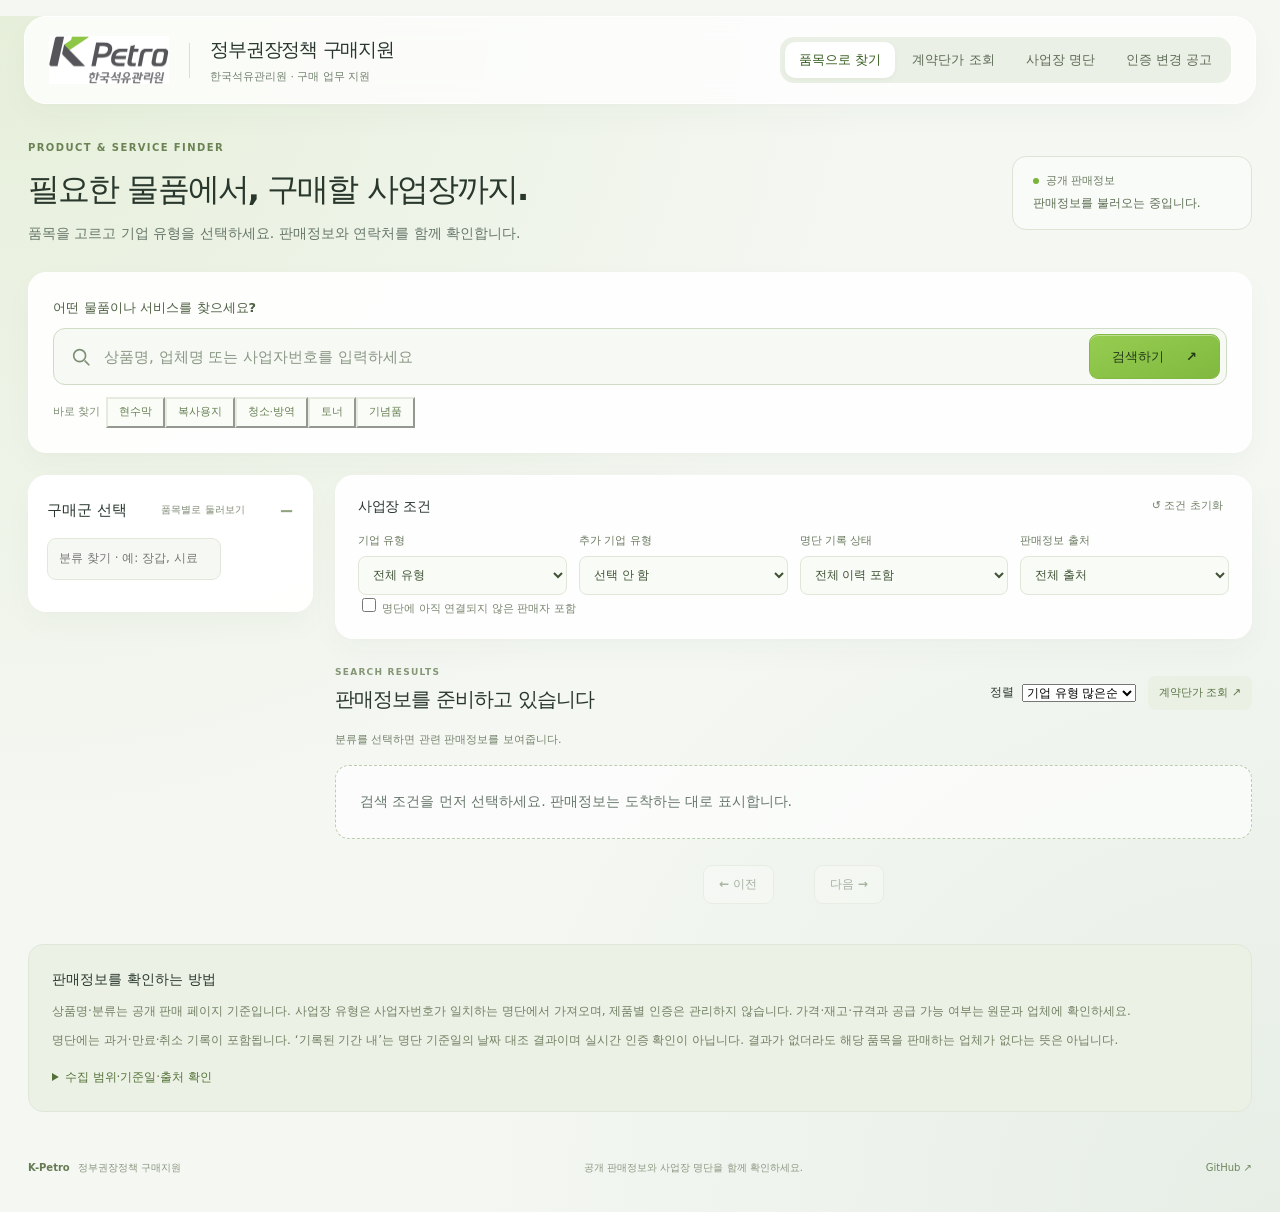
==== commit 4b2c174d: "Show all catalog item names and progressively load purchasing search" ====
--- a/site/index.html
+++ b/site/index.html
@@ -1,5 +1,9 @@
-<!doctype html><html lang="ko"><head><meta charset="utf-8"><meta name="viewport" content="width=device-width,initial-scale=1"><title>K-Petro 정부권장정책 구매지원 · 사업장 명단</title><link rel="stylesheet" href="./directory.css"><link rel="stylesheet" href="./registry.css"><script src="./registry.js" defer></script><link rel="stylesheet" href="./portal.css"><link rel="icon" href="./assets/kpetro-logo.png"></head><body class="page-index">
-<a class="skip-link" href="#main-content">본문 바로가기</a><header class="topbar portal-topbar"><a class="portal-brand" href="./" aria-label="K-Petro 정부권장정책 구매지원 홈"><img src="./assets/kpetro-logo.png" alt="K-Petro 한국석유관리원" width="128" height="52"><span class="brand-divider"></span><span class="portal-brand-copy"><strong>정부권장정책 구매지원</strong><small>한국석유관리원 · 구매 업무 지원</small></span></a><nav aria-label="주 메뉴"><a href="./" aria-current="page">사업장 명단</a><a href="./offers.html">품목으로 찾기</a><a href="./catalog.html">계약단가 조회</a><a href="./cancellations.html">인증 변경 공고</a></nav></header><main id="main-content">
-<section class="intro"><div><p class="eyebrow">BUSINESS DIRECTORY</p><h1>구매 전에, 사업장부터 확인하세요.</h1><p>업체명이나 사업자번호로 검색하고, 기업 유형과 연락처·인증 이력을 확인하세요.</p></div><aside><small id="source-status">명단을 불러오는 중입니다</small></aside></section>
-<details class="coverage-disclosure"><summary>명단의 수집 범위와 기준</summary><div id="coverage-note" class="coverage-note" role="status">명단 범위를 확인하고 있습니다.</div></details><section id="search-section" class="search-panel"><form id="search-form"><label for="search">업체명 · 사업자등록번호</label><div class="search-row"><input id="search" type="search" placeholder="업체명 또는 123-45-67890" autocomplete="off" disabled><button id="search-button" class="primary" disabled>업체 찾기</button></div></form><div class="priority-heading"><strong>사업장 유형</strong><span>한 업체에 여러 유형이 함께 있을 수 있습니다.</span></div><div id="type-tabs" class="type-tabs" role="group" aria-label="사업장 유형"></div><div class="filters"><label>기록 상태 <select id="status" disabled><option value="all">전체 이력 포함</option><option value="period">기록된 기간 내</option><option value="unknown">기간 정보 부족</option><option value="expired">만료·시작 전·확인 필요</option><option value="cancelled">취소·반납 기록</option></select></label><label>추가 유형 <select id="extra" disabled><option value="-1">선택 안 함</option></select></label><button id="reset" class="text-button" disabled>조건 초기화</button></div></section>
-<div class="results-toolbar"><div><h2 id="result-title">명단을 준비하고 있습니다</h2><p id="result-context" aria-live="polite"></p></div></div><section id="results" aria-label="사업장 검색 결과"></section><div class="pagination"><button id="prev" class="secondary" disabled>← 이전</button><span id="page-label"></span><button id="next" class="secondary" disabled>다음 →</button></div><section class="method"><h2>명단의 기준과 범위</h2><p>전체 이력에는 만료·취소 기록이 포함됩니다. ‘기록된 기간 내’는 원본의 날짜를 대조한 결과이며 실시간 인증 확인을 뜻하지 않습니다. 발주 전 최신 증빙을 확인하세요.</p><p>대표자명·사업장 연락처·상세주소는 원본에 제공된 값을 표시합니다. 원본에 없는 값은 미기재로 표시하며 동명 기업을 이름만으로 합치지 않습니다. 판매품목은 <a href="./offers.html">품목으로 찾기</a>, 나라장터 종합쇼핑몰 계약단가는 <a href="./catalog.html">쇼핑몰 단가 카탈로그</a>에서 확인할 수 있습니다. 제품별 인증은 관리하지 않습니다.</p><details><summary>유형별 확보 건수와 출처 보기</summary><div id="source-details"></div></details></section></main><footer class="portal-footer"><span><strong>K-Petro</strong> 정부권장정책 구매지원</span><span>공개 판매정보와 사업장 명단을 함께 확인하세요.</span><a href="https://github.com/joongyu01/supplierdiversity" target="_blank" rel="noopener">GitHub ↗</a></footer><dialog id="supplier-dialog"><button id="close-dialog" class="dialog-close" aria-label="상세 닫기">×</button><div id="supplier-detail"></div></dialog></body></html>
+<!DOCTYPE html>
+<html lang="ko"><head><meta charset="utf-8"/><meta content="width=device-width,initial-scale=1" name="viewport"/><title>K-Petro 정부권장정책 구매지원 · 품목으로 찾기</title><link href="./assets/kpetro-logo.png" rel="icon"/><link href="./directory.css" rel="stylesheet"/><link href="./registry.css" rel="stylesheet"/><link href="./offers.css" rel="stylesheet"/><link href="./portal.css" rel="stylesheet"/><script defer="" src="./purchase-categories.js"></script><script defer="" src="./offers.js"></script><script src="./verification.js" defer></script></head><body class="page-offers"><a class="skip-link" href="#main-content">본문 바로가기</a><header class="topbar portal-topbar"><a aria-label="K-Petro 정부권장정책 구매지원 홈" class="portal-brand" href="./"><img alt="K-Petro 한국석유관리원" height="52" src="./assets/kpetro-logo.png" width="128"/><span class="brand-divider"></span><span class="portal-brand-copy"><strong>정부권장정책 구매지원</strong><small>한국석유관리원 · 구매 업무 지원</small></span></a><nav aria-label="주 메뉴"><a aria-current="page" href="./">품목으로 찾기</a><a href="./catalog.html">계약단가 조회</a><a href="./businesses.html">사업장 명단</a><a href="./cancellations.html">인증 변경 공고</a></nav></header>
+<main id="main-content">
+<section class="intro"><div><p class="eyebrow">PRODUCT &amp; SERVICE FINDER</p><h1>필요한 물품에서,<br class="mobile-break"/> 구매할 사업장까지.</h1><p>품목을 고르고 기업 유형을 선택하세요. 판매정보와 연락처를 함께 확인합니다.</p></div><aside class="data-summary"><span class="summary-label"><i></i> 공개 판매정보</span><small id="summary">판매정보를 불러오는 중입니다.</small></aside></section>
+<section aria-label="상품 및 사업장 검색" class="search-panel offer-main-search"><form id="offer-search"><label for="q">어떤 물품이나 서비스를 찾으세요?</label><div class="search-row"><svg aria-hidden="true" fill="none" height="22" stroke="currentColor" stroke-width="1.8" viewbox="0 0 24 24" width="22"><circle cx="10.5" cy="10.5" r="6.5"></circle><path d="m16 16 5 5"></path></svg><input autocomplete="off" disabled="" id="q" placeholder="상품명, 업체명 또는 사업자번호를 입력하세요" type="search"/><button class="primary" disabled="" id="submit">검색하기 <span aria-hidden="true">↗</span></button></div></form><div aria-label="품목 검색 예시" class="quick-search"><span>바로 찾기</span><button data-query="현수막">현수막</button><button data-query="복사용지">복사용지</button><button data-query="청소">청소·방역</button><button data-query="토너">토너</button><button data-query="기념품">기념품</button></div></section>
+<div class="offer-workspace"><aside class="category-sidebar"><details class="category-browser" open=""><summary><span>구매군 선택</span><small>품목별로 둘러보기</small></summary><div class="category-picker"><label class="category-search-label" for="category-search">분류 검색</label><input autocomplete="off" disabled="" id="category-search" placeholder="분류 찾기 · 예: 장갑, 시료용기" type="search"/><div aria-label="세부품목" class="subcategory-buttons" id="subcategory-buttons" role="group"></div><div aria-label="구매군" class="category-buttons" id="category-buttons" role="group"></div><p id="category-search-status" role="status"></p><select aria-label="구매군" disabled="" hidden="" id="category"><option value="">전체 구매군</option></select><select aria-label="세부품목" disabled="" hidden="" id="subcategory"><option value="">전체 세부품목</option></select></div><a class="mobile-results-link" href="#results-top">선택한 조건으로 결과 보기 ↓</a></details></aside>
+<div class="offer-content"><section aria-label="사업장 조건" class="filter-panel"><div class="filter-heading"><h2>사업장 조건</h2><button class="text-button" disabled="" id="reset">↺ 조건 초기화</button></div><div class="filters"><label>기업 유형<select disabled="" id="type"><option value="-1">전체 유형</option></select></label><label>추가 기업 유형<select disabled="" id="extra"><option value="-1">선택 안 함</option></select></label><label>명단 기록 상태<select disabled="" id="status"><option value="0">전체 이력 포함</option><option value="1">기록된 기간 내</option><option value="2">기간 정보 부족</option><option value="3">만료·시작 전·확인 필요</option><option value="4">취소·반납 기록</option></select></label><label>판매정보 출처<select disabled="" id="source"><option value="all">전체 출처</option><option value="sepp">가치장터</option><option value="goods">꿈드래</option></select></label></div><label class="pending-choice"><input disabled="" id="pending" type="checkbox"/> 명단에 아직 연결되지 않은 판매자 포함</label></section>
+<div class="results-toolbar" id="results-top"><div><p class="eyebrow">SEARCH RESULTS</p><h2 id="title">판매정보를 준비하고 있습니다</h2><p aria-live="polite" id="context"></p></div><label class="sort-control">정렬 <select id="offer-sort"><option value="types">기업 유형 많은순</option><option value="match">검색어 일치순</option><option value="name">업체명순</option></select></label><a class="catalog-shortcut" href="./catalog.html">계약단가 조회 ↗</a></div><div aria-label="적용 중인 조건" class="active-filters" id="active-filters"></div><p aria-live="polite" class="selection-note" id="category-note">분류를 선택하면 관련 판매정보를 보여줍니다.</p><button id="retry-offers" class="secondary" hidden>다시 불러오기</button><section aria-label="품목별 업체 검색 결과" id="results"><div class="loading-preview" role="status">검색 조건을 먼저 선택하세요. 판매정보는 도착하는 대로 표시합니다.</div></section><div class="pagination"><button class="secondary" disabled="" id="prev">← 이전</button><span id="page-label"></span><button class="secondary" disabled="" id="next">다음 →</button></div></div></div>
+<section class="method"><h2>판매정보를 확인하는 방법</h2><p>상품명·분류는 공개 판매 페이지 기준입니다. 사업장 유형은 사업자번호가 일치하는 명단에서 가져오며, 제품별 인증은 관리하지 않습니다. 가격·재고·규격과 공급 가능 여부는 원문과 업체에 확인하세요.</p><p>명단에는 과거·만료·취소 기록이 포함됩니다. ‘기록된 기간 내’는 명단 기준일의 날짜 대조 결과이며 실시간 인증 확인이 아닙니다. 결과가 없더라도 해당 품목을 판매하는 업체가 없다는 뜻은 아닙니다.</p><details><summary>수집 범위·기준일·출처 확인</summary><div class="coverage-note" id="coverage" role="status">수집 범위를 확인하고 있습니다.</div><div id="source-details"></div></details></section></main><footer class="portal-footer"><span><strong>K-Petro</strong> 정부권장정책 구매지원</span><span>공개 판매정보와 사업장 명단을 함께 확인하세요.</span><a href="https://github.com/joongyu01/supplierdiversity" rel="noopener" target="_blank">GitHub ↗</a></footer></body></html>
--- a/site/portal.css
+++ b/site/portal.css
@@ -1383,6 +1383,42 @@
 .page-catalog .stats article {
   border-right:1px solid #fff;
 }
+/* All collected item names remain visible; the search only narrows them. */
+.catalog-scope-note {color:var(--muted);font-size:12px;line-height:1.8;margin:8px 0;}
+.catalog-name-label {display:block;font-size:12px;font-weight:700;margin:16px 0 7px;}
+#catalog-name-search {width:100%;max-width:520px;margin-bottom:16px;padding:12px 14px;border:1px solid #d6e0cd;border-radius:10px;background:#fff;font:inherit;font-size:14px;color:var(--ink);}
+#catalog-name-search:focus {outline:2px solid #91b668;outline-offset:2px;}
+.page-catalog #category-grid {grid-template-columns:repeat(auto-fill,minmax(180px,1fr));}
+.page-catalog .item-name-card {min-height:76px;padding:13px 15px;gap:7px;text-align:left;justify-content:center;}
+.page-catalog .item-name-card strong {font-size:14px;overflow-wrap:anywhere;}
+.item-name-card span {font-size:10px;color:var(--muted);}
+.sort-control {display:flex;align-items:center;gap:8px;font-size:12px;margin-left:auto;}
+.sort-control select {width:auto;max-width:190px;}
+.loading-preview {border:1px dashed #bccdad;border-radius:14px;padding:24px;color:var(--muted);background:#ffffffa8;}
+.business-check-name {display:flex;align-items:baseline;flex-wrap:wrap;gap:8px;text-align:left;border:0;background:transparent;padding:0;color:inherit;font:inherit;cursor:pointer;}
+.business-check-name small,.verify-inline {font-size:11px;color:#55783b;font-weight:500;}
+.business-check-name:hover,.verify-inline:hover {text-decoration:underline;}
+.verify-inline {display:block;border:0;background:transparent;padding:5px 0;cursor:pointer;}
+#verification-dialog {width:860px;max-width:calc(100vw - 32px);max-height:88vh;overflow:auto;}
+#verification-dialog h2 {font-size:23px;line-height:1.5;padding-right:25px;}
+.verify-identity {display:flex;gap:12px;align-items:center;flex-wrap:wrap;margin:16px 0;}
+.verify-note {font-size:13px;line-height:1.8;color:var(--muted);}
+.verify-sources {display:grid;grid-template-columns:repeat(2,minmax(0,1fr));gap:12px;margin-top:16px;}
+.verify-source {padding:18px;border:1px solid #e0e7d8;border-radius:12px;background:white;}
+.verify-source.listed {border-color:#a7c287;background:#f3f8ec;}
+.verify-source h3 {font-size:15px;margin:0;}
+.verify-source h3 small {display:block;font-size:11px;color:#55783b;margin-top:5px;}
+.verify-source p {font-size:12px;color:var(--muted);line-height:1.7;}
+.verify-source a {display:block;font-size:12px;margin-top:10px;}
+#official-notice-route:empty {display:none;}
+#source-report p {font-size:12px;line-height:1.8;}
+@media(max-width:650px) {
+  .page-catalog #category-grid {grid-template-columns:repeat(2,minmax(0,1fr));}
+  .page-catalog .item-name-card {min-height:76px;padding:12px;}
+  .sort-control {margin-left:0;}
+  #verification-dialog {padding:22px 16px;}
+  .verify-sources {grid-template-columns:1fr;}
+}
 @media(max-width:650px) {
   .mobile-results-link {
     display:block;
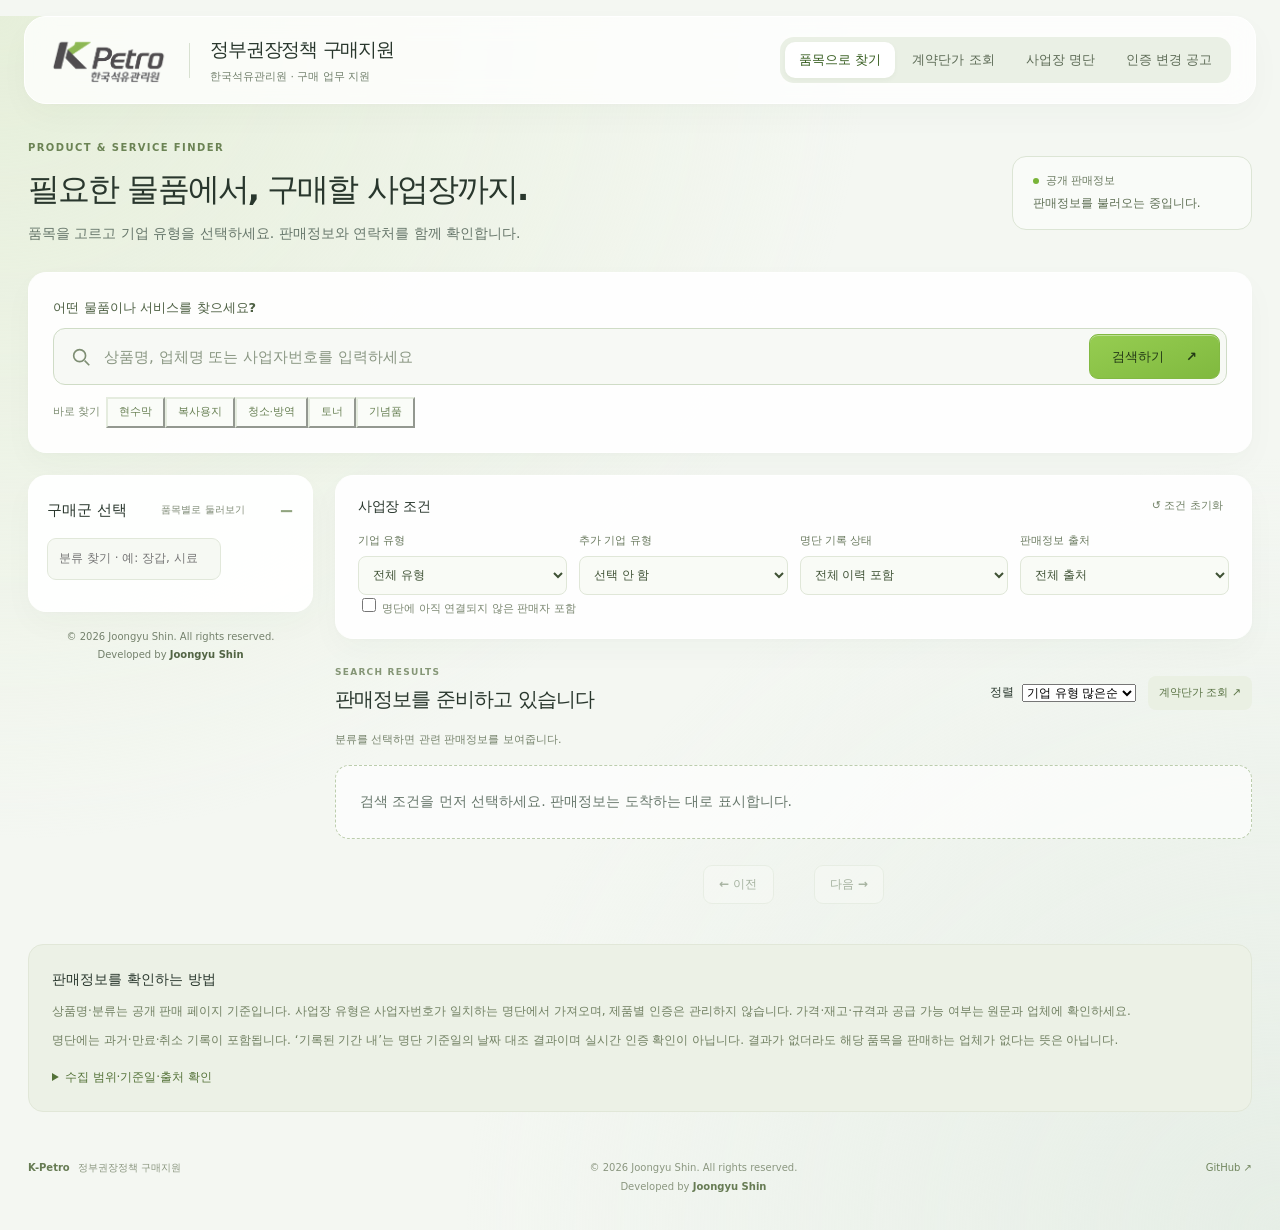
==== commit 122ebb7b: "Use transparent K-Petro logo and add Joongyu Shin credits" ====
--- a/site/index.html
+++ b/site/index.html
@@ -1,9 +1,9 @@
 <!DOCTYPE html>
-<html lang="ko"><head><meta charset="utf-8"/><meta content="width=device-width,initial-scale=1" name="viewport"/><title>K-Petro 정부권장정책 구매지원 · 품목으로 찾기</title><link href="./assets/kpetro-logo.png" rel="icon"/><link href="./directory.css" rel="stylesheet"/><link href="./registry.css" rel="stylesheet"/><link href="./offers.css" rel="stylesheet"/><link href="./portal.css" rel="stylesheet"/><script defer="" src="./purchase-categories.js"></script><script defer="" src="./offers.js"></script><script src="./verification.js" defer></script></head><body class="page-offers"><a class="skip-link" href="#main-content">본문 바로가기</a><header class="topbar portal-topbar"><a aria-label="K-Petro 정부권장정책 구매지원 홈" class="portal-brand" href="./"><img alt="K-Petro 한국석유관리원" height="52" src="./assets/kpetro-logo.png" width="128"/><span class="brand-divider"></span><span class="portal-brand-copy"><strong>정부권장정책 구매지원</strong><small>한국석유관리원 · 구매 업무 지원</small></span></a><nav aria-label="주 메뉴"><a aria-current="page" href="./">품목으로 찾기</a><a href="./catalog.html">계약단가 조회</a><a href="./businesses.html">사업장 명단</a><a href="./cancellations.html">인증 변경 공고</a></nav></header>
+<html lang="ko"><head><meta charset="utf-8"/><meta content="width=device-width,initial-scale=1" name="viewport"/><title>K-Petro 정부권장정책 구매지원 · 품목으로 찾기</title><link href="./assets/kpetro-logo.png" rel="icon"/><link href="./directory.css" rel="stylesheet"/><link href="./registry.css" rel="stylesheet"/><link href="./offers.css" rel="stylesheet"/><link href="./portal.css" rel="stylesheet"/><script defer="" src="./purchase-categories.js"></script><script defer="" src="./offers.js"></script><script src="./verification.js" defer></script></head><body class="page-offers"><a class="skip-link" href="#main-content">본문 바로가기</a><header class="topbar portal-topbar"><a aria-label="K-Petro 정부권장정책 구매지원 홈" class="portal-brand" href="./"><img alt="K-Petro 한국석유관리원" height="52" src="./assets/kpetro-logo-transparent.png" width="128"/><span class="brand-divider"></span><span class="portal-brand-copy"><strong>정부권장정책 구매지원</strong><small>한국석유관리원 · 구매 업무 지원</small></span></a><nav aria-label="주 메뉴"><a aria-current="page" href="./">품목으로 찾기</a><a href="./catalog.html">계약단가 조회</a><a href="./businesses.html">사업장 명단</a><a href="./cancellations.html">인증 변경 공고</a></nav></header>
 <main id="main-content">
 <section class="intro"><div><p class="eyebrow">PRODUCT &amp; SERVICE FINDER</p><h1>필요한 물품에서,<br class="mobile-break"/> 구매할 사업장까지.</h1><p>품목을 고르고 기업 유형을 선택하세요. 판매정보와 연락처를 함께 확인합니다.</p></div><aside class="data-summary"><span class="summary-label"><i></i> 공개 판매정보</span><small id="summary">판매정보를 불러오는 중입니다.</small></aside></section>
 <section aria-label="상품 및 사업장 검색" class="search-panel offer-main-search"><form id="offer-search"><label for="q">어떤 물품이나 서비스를 찾으세요?</label><div class="search-row"><svg aria-hidden="true" fill="none" height="22" stroke="currentColor" stroke-width="1.8" viewbox="0 0 24 24" width="22"><circle cx="10.5" cy="10.5" r="6.5"></circle><path d="m16 16 5 5"></path></svg><input autocomplete="off" disabled="" id="q" placeholder="상품명, 업체명 또는 사업자번호를 입력하세요" type="search"/><button class="primary" disabled="" id="submit">검색하기 <span aria-hidden="true">↗</span></button></div></form><div aria-label="품목 검색 예시" class="quick-search"><span>바로 찾기</span><button data-query="현수막">현수막</button><button data-query="복사용지">복사용지</button><button data-query="청소">청소·방역</button><button data-query="토너">토너</button><button data-query="기념품">기념품</button></div></section>
-<div class="offer-workspace"><aside class="category-sidebar"><details class="category-browser" open=""><summary><span>구매군 선택</span><small>품목별로 둘러보기</small></summary><div class="category-picker"><label class="category-search-label" for="category-search">분류 검색</label><input autocomplete="off" disabled="" id="category-search" placeholder="분류 찾기 · 예: 장갑, 시료용기" type="search"/><div aria-label="세부품목" class="subcategory-buttons" id="subcategory-buttons" role="group"></div><div aria-label="구매군" class="category-buttons" id="category-buttons" role="group"></div><p id="category-search-status" role="status"></p><select aria-label="구매군" disabled="" hidden="" id="category"><option value="">전체 구매군</option></select><select aria-label="세부품목" disabled="" hidden="" id="subcategory"><option value="">전체 세부품목</option></select></div><a class="mobile-results-link" href="#results-top">선택한 조건으로 결과 보기 ↓</a></details></aside>
+<div class="offer-workspace"><div class="category-column"><aside class="category-sidebar"><details class="category-browser" open=""><summary><span>구매군 선택</span><small>품목별로 둘러보기</small></summary><div class="category-picker"><label class="category-search-label" for="category-search">분류 검색</label><input autocomplete="off" disabled="" id="category-search" placeholder="분류 찾기 · 예: 장갑, 시료용기" type="search"/><div aria-label="세부품목" class="subcategory-buttons" id="subcategory-buttons" role="group"></div><div aria-label="구매군" class="category-buttons" id="category-buttons" role="group"></div><p id="category-search-status" role="status"></p><select aria-label="구매군" disabled="" hidden="" id="category"><option value="">전체 구매군</option></select><select aria-label="세부품목" disabled="" hidden="" id="subcategory"><option value="">전체 세부품목</option></select></div><a class="mobile-results-link" href="#results-top">선택한 조건으로 결과 보기 ↓</a></details></aside><div class="sidebar-credit"><span>© 2026 Joongyu Shin. All rights reserved.</span><span>Developed by <strong>Joongyu Shin</strong></span></div></div>
 <div class="offer-content"><section aria-label="사업장 조건" class="filter-panel"><div class="filter-heading"><h2>사업장 조건</h2><button class="text-button" disabled="" id="reset">↺ 조건 초기화</button></div><div class="filters"><label>기업 유형<select disabled="" id="type"><option value="-1">전체 유형</option></select></label><label>추가 기업 유형<select disabled="" id="extra"><option value="-1">선택 안 함</option></select></label><label>명단 기록 상태<select disabled="" id="status"><option value="0">전체 이력 포함</option><option value="1">기록된 기간 내</option><option value="2">기간 정보 부족</option><option value="3">만료·시작 전·확인 필요</option><option value="4">취소·반납 기록</option></select></label><label>판매정보 출처<select disabled="" id="source"><option value="all">전체 출처</option><option value="sepp">가치장터</option><option value="goods">꿈드래</option></select></label></div><label class="pending-choice"><input disabled="" id="pending" type="checkbox"/> 명단에 아직 연결되지 않은 판매자 포함</label></section>
 <div class="results-toolbar" id="results-top"><div><p class="eyebrow">SEARCH RESULTS</p><h2 id="title">판매정보를 준비하고 있습니다</h2><p aria-live="polite" id="context"></p></div><label class="sort-control">정렬 <select id="offer-sort"><option value="types">기업 유형 많은순</option><option value="match">검색어 일치순</option><option value="name">업체명순</option></select></label><a class="catalog-shortcut" href="./catalog.html">계약단가 조회 ↗</a></div><div aria-label="적용 중인 조건" class="active-filters" id="active-filters"></div><p aria-live="polite" class="selection-note" id="category-note">분류를 선택하면 관련 판매정보를 보여줍니다.</p><button id="retry-offers" class="secondary" hidden>다시 불러오기</button><section aria-label="품목별 업체 검색 결과" id="results"><div class="loading-preview" role="status">검색 조건을 먼저 선택하세요. 판매정보는 도착하는 대로 표시합니다.</div></section><div class="pagination"><button class="secondary" disabled="" id="prev">← 이전</button><span id="page-label"></span><button class="secondary" disabled="" id="next">다음 →</button></div></div></div>
-<section class="method"><h2>판매정보를 확인하는 방법</h2><p>상품명·분류는 공개 판매 페이지 기준입니다. 사업장 유형은 사업자번호가 일치하는 명단에서 가져오며, 제품별 인증은 관리하지 않습니다. 가격·재고·규격과 공급 가능 여부는 원문과 업체에 확인하세요.</p><p>명단에는 과거·만료·취소 기록이 포함됩니다. ‘기록된 기간 내’는 명단 기준일의 날짜 대조 결과이며 실시간 인증 확인이 아닙니다. 결과가 없더라도 해당 품목을 판매하는 업체가 없다는 뜻은 아닙니다.</p><details><summary>수집 범위·기준일·출처 확인</summary><div class="coverage-note" id="coverage" role="status">수집 범위를 확인하고 있습니다.</div><div id="source-details"></div></details></section></main><footer class="portal-footer"><span><strong>K-Petro</strong> 정부권장정책 구매지원</span><span>공개 판매정보와 사업장 명단을 함께 확인하세요.</span><a href="https://github.com/joongyu01/supplierdiversity" rel="noopener" target="_blank">GitHub ↗</a></footer></body></html>+<section class="method"><h2>판매정보를 확인하는 방법</h2><p>상품명·분류는 공개 판매 페이지 기준입니다. 사업장 유형은 사업자번호가 일치하는 명단에서 가져오며, 제품별 인증은 관리하지 않습니다. 가격·재고·규격과 공급 가능 여부는 원문과 업체에 확인하세요.</p><p>명단에는 과거·만료·취소 기록이 포함됩니다. ‘기록된 기간 내’는 명단 기준일의 날짜 대조 결과이며 실시간 인증 확인이 아닙니다. 결과가 없더라도 해당 품목을 판매하는 업체가 없다는 뜻은 아닙니다.</p><details><summary>수집 범위·기준일·출처 확인</summary><div class="coverage-note" id="coverage" role="status">수집 범위를 확인하고 있습니다.</div><div id="source-details"></div></details></section></main><footer class="portal-footer"><span><strong>K-Petro</strong> 정부권장정책 구매지원</span><div class="footer-credit"><span>© 2026 Joongyu Shin. All rights reserved.</span><span>Developed by <strong>Joongyu Shin</strong></span></div><a href="https://github.com/joongyu01/supplierdiversity" rel="noopener" target="_blank">GitHub ↗</a></footer></body></html>
--- a/site/portal.css
+++ b/site/portal.css
@@ -92,7 +92,7 @@
   width:120px;
   height:auto;
   display:block;
-  mix-blend-mode:multiply;
+  background:transparent;
 }
 .brand-divider {
   height:35px;
@@ -308,11 +308,24 @@
 .offer-content {
   min-width:0;
 }
-.category-sidebar {
+.category-column {
   position:sticky;
   top:16px;
+  min-width:0;
+}
+.category-sidebar {
   padding:18px;
 }
+.sidebar-credit {
+  padding:16px 6px 0;
+  color:#74816c;
+  font-size:10px;
+  line-height:1.8;
+  text-align:center;
+}
+.sidebar-credit span {display:block;}
+.sidebar-credit strong {font-weight:600;color:#526444;}
+.category-column .category-picker {max-height:calc(100vh - 230px);}
 .category-browser>summary {
   display:flex;
   align-items:center;
@@ -705,6 +718,8 @@
 .portal-footer a {
   color:#70855d;
 }
+.footer-credit {display:flex;flex-direction:column;gap:2px;text-align:center;}
+.footer-credit strong {margin-right:0;}
 /* Directory */
 .coverage-disclosure {
   font-size:12px;
@@ -1217,6 +1232,8 @@
     position:static;
     padding:16px;
   }
+  .category-column {width:100%;position:static;}
+  .category-column .category-picker {max-height:350px;}
   .category-picker {
     max-height:350px;
   }
@@ -1383,7 +1400,11 @@
 .page-catalog .stats article {
   border-right:1px solid #fff;
 }
-/* All collected item names remain visible; the search only narrows them. */
+/* Show one responsive row by default; expansion and search reveal all matching names. */
+.catalog-name-toolbar {display:flex;align-items:flex-end;gap:16px;justify-content:space-between;margin-bottom:16px;}
+.catalog-name-field {flex:1;max-width:520px;min-width:0;}
+.catalog-name-toolbar #catalog-name-search {margin-bottom:0;}
+#toggle-names {flex-shrink:0;min-height:44px;}
 .catalog-scope-note {color:var(--muted);font-size:12px;line-height:1.8;margin:8px 0;}
 .catalog-name-label {display:block;font-size:12px;font-weight:700;margin:16px 0 7px;}
 #catalog-name-search {width:100%;max-width:520px;margin-bottom:16px;padding:12px 14px;border:1px solid #d6e0cd;border-radius:10px;background:#fff;font:inherit;font-size:14px;color:var(--ink);}
@@ -1413,6 +1434,9 @@
 #official-notice-route:empty {display:none;}
 #source-report p {font-size:12px;line-height:1.8;}
 @media(max-width:650px) {
+  .catalog-name-toolbar {flex-wrap:wrap;gap:10px;}
+  .catalog-name-field {flex-basis:100%;}
+  #toggle-names {margin-left:auto;}
   .page-catalog #category-grid {grid-template-columns:repeat(2,minmax(0,1fr));}
   .page-catalog .item-name-card {min-height:76px;padding:12px;}
   .sort-control {margin-left:0;}
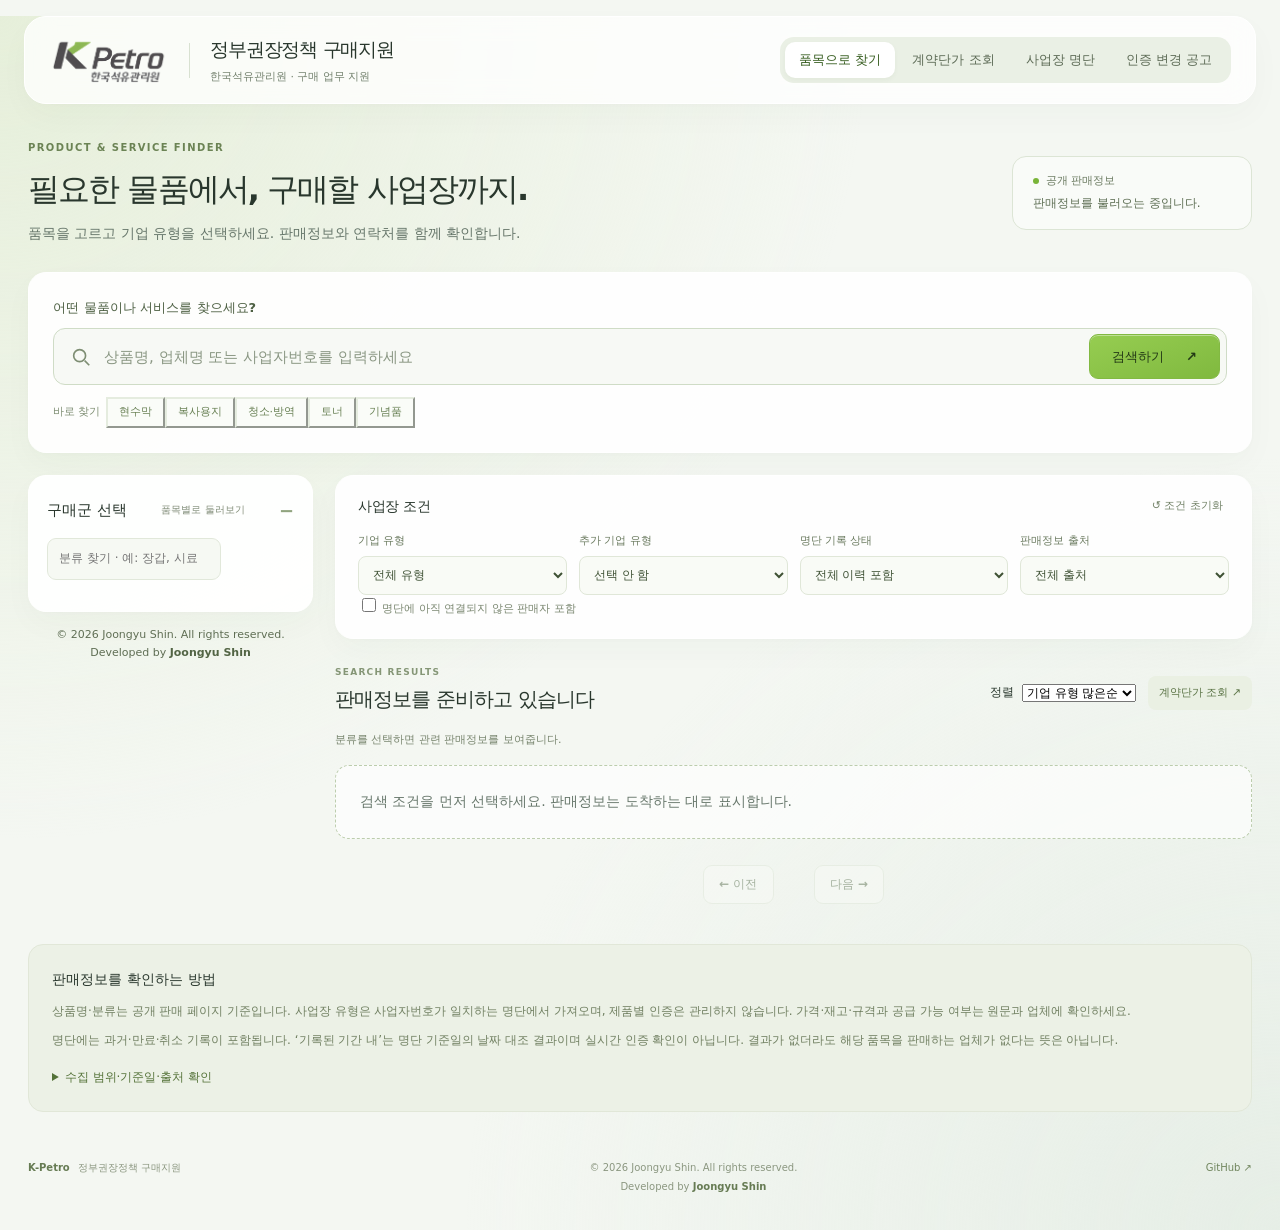
==== commit 0ad0f03f: "Keep sidebar credits below list and version browser assets" ====
--- a/site/index.html
+++ b/site/index.html
@@ -1,5 +1,5 @@
 <!DOCTYPE html>
-<html lang="ko"><head><meta charset="utf-8"/><meta content="width=device-width,initial-scale=1" name="viewport"/><title>K-Petro 정부권장정책 구매지원 · 품목으로 찾기</title><link href="./assets/kpetro-logo.png" rel="icon"/><link href="./directory.css" rel="stylesheet"/><link href="./registry.css" rel="stylesheet"/><link href="./offers.css" rel="stylesheet"/><link href="./portal.css" rel="stylesheet"/><script defer="" src="./purchase-categories.js"></script><script defer="" src="./offers.js"></script><script src="./verification.js" defer></script></head><body class="page-offers"><a class="skip-link" href="#main-content">본문 바로가기</a><header class="topbar portal-topbar"><a aria-label="K-Petro 정부권장정책 구매지원 홈" class="portal-brand" href="./"><img alt="K-Petro 한국석유관리원" height="52" src="./assets/kpetro-logo-transparent.png" width="128"/><span class="brand-divider"></span><span class="portal-brand-copy"><strong>정부권장정책 구매지원</strong><small>한국석유관리원 · 구매 업무 지원</small></span></a><nav aria-label="주 메뉴"><a aria-current="page" href="./">품목으로 찾기</a><a href="./catalog.html">계약단가 조회</a><a href="./businesses.html">사업장 명단</a><a href="./cancellations.html">인증 변경 공고</a></nav></header>
+<html lang="ko"><head><meta charset="utf-8"/><meta content="width=device-width,initial-scale=1" name="viewport"/><title>K-Petro 정부권장정책 구매지원 · 품목으로 찾기</title><link href="./assets/kpetro-logo.png" rel="icon"/><link href="./directory.css?v=183f404d8e78" rel="stylesheet"/><link href="./registry.css?v=ecbe7b7b14d4" rel="stylesheet"/><link href="./offers.css?v=7f0ac60d984b" rel="stylesheet"/><link href="./portal.css?v=3085eb510792" rel="stylesheet"/><script defer="" src="./purchase-categories.js?v=71e72a8481f6"></script><script defer="" src="./offers.js?v=a487f913660d"></script><script src="./verification.js?v=f2704431e227" defer></script></head><body class="page-offers"><a class="skip-link" href="#main-content">본문 바로가기</a><header class="topbar portal-topbar"><a aria-label="K-Petro 정부권장정책 구매지원 홈" class="portal-brand" href="./"><img alt="K-Petro 한국석유관리원" height="52" src="./assets/kpetro-logo-transparent.png" width="128"/><span class="brand-divider"></span><span class="portal-brand-copy"><strong>정부권장정책 구매지원</strong><small>한국석유관리원 · 구매 업무 지원</small></span></a><nav aria-label="주 메뉴"><a aria-current="page" href="./">품목으로 찾기</a><a href="./catalog.html">계약단가 조회</a><a href="./businesses.html">사업장 명단</a><a href="./cancellations.html">인증 변경 공고</a></nav></header>
 <main id="main-content">
 <section class="intro"><div><p class="eyebrow">PRODUCT &amp; SERVICE FINDER</p><h1>필요한 물품에서,<br class="mobile-break"/> 구매할 사업장까지.</h1><p>품목을 고르고 기업 유형을 선택하세요. 판매정보와 연락처를 함께 확인합니다.</p></div><aside class="data-summary"><span class="summary-label"><i></i> 공개 판매정보</span><small id="summary">판매정보를 불러오는 중입니다.</small></aside></section>
 <section aria-label="상품 및 사업장 검색" class="search-panel offer-main-search"><form id="offer-search"><label for="q">어떤 물품이나 서비스를 찾으세요?</label><div class="search-row"><svg aria-hidden="true" fill="none" height="22" stroke="currentColor" stroke-width="1.8" viewbox="0 0 24 24" width="22"><circle cx="10.5" cy="10.5" r="6.5"></circle><path d="m16 16 5 5"></path></svg><input autocomplete="off" disabled="" id="q" placeholder="상품명, 업체명 또는 사업자번호를 입력하세요" type="search"/><button class="primary" disabled="" id="submit">검색하기 <span aria-hidden="true">↗</span></button></div></form><div aria-label="품목 검색 예시" class="quick-search"><span>바로 찾기</span><button data-query="현수막">현수막</button><button data-query="복사용지">복사용지</button><button data-query="청소">청소·방역</button><button data-query="토너">토너</button><button data-query="기념품">기념품</button></div></section>
--- a/site/portal.css
+++ b/site/portal.css
@@ -311,17 +311,23 @@
 .category-column {
   position:sticky;
   top:16px;
+  display:grid;
+  gap:14px;
+  align-content:start;
   min-width:0;
 }
 .category-sidebar {
+  position:static;
+  min-width:0;
   padding:18px;
 }
 .sidebar-credit {
-  padding:16px 6px 0;
-  color:#74816c;
-  font-size:10px;
-  line-height:1.8;
+  padding:0 4px;
+  color:#5f6e54;
+  font-size:11px;
+  line-height:1.65;
   text-align:center;
+  overflow-wrap:break-word;
 }
 .sidebar-credit span {display:block;}
 .sidebar-credit strong {font-weight:600;color:#526444;}
